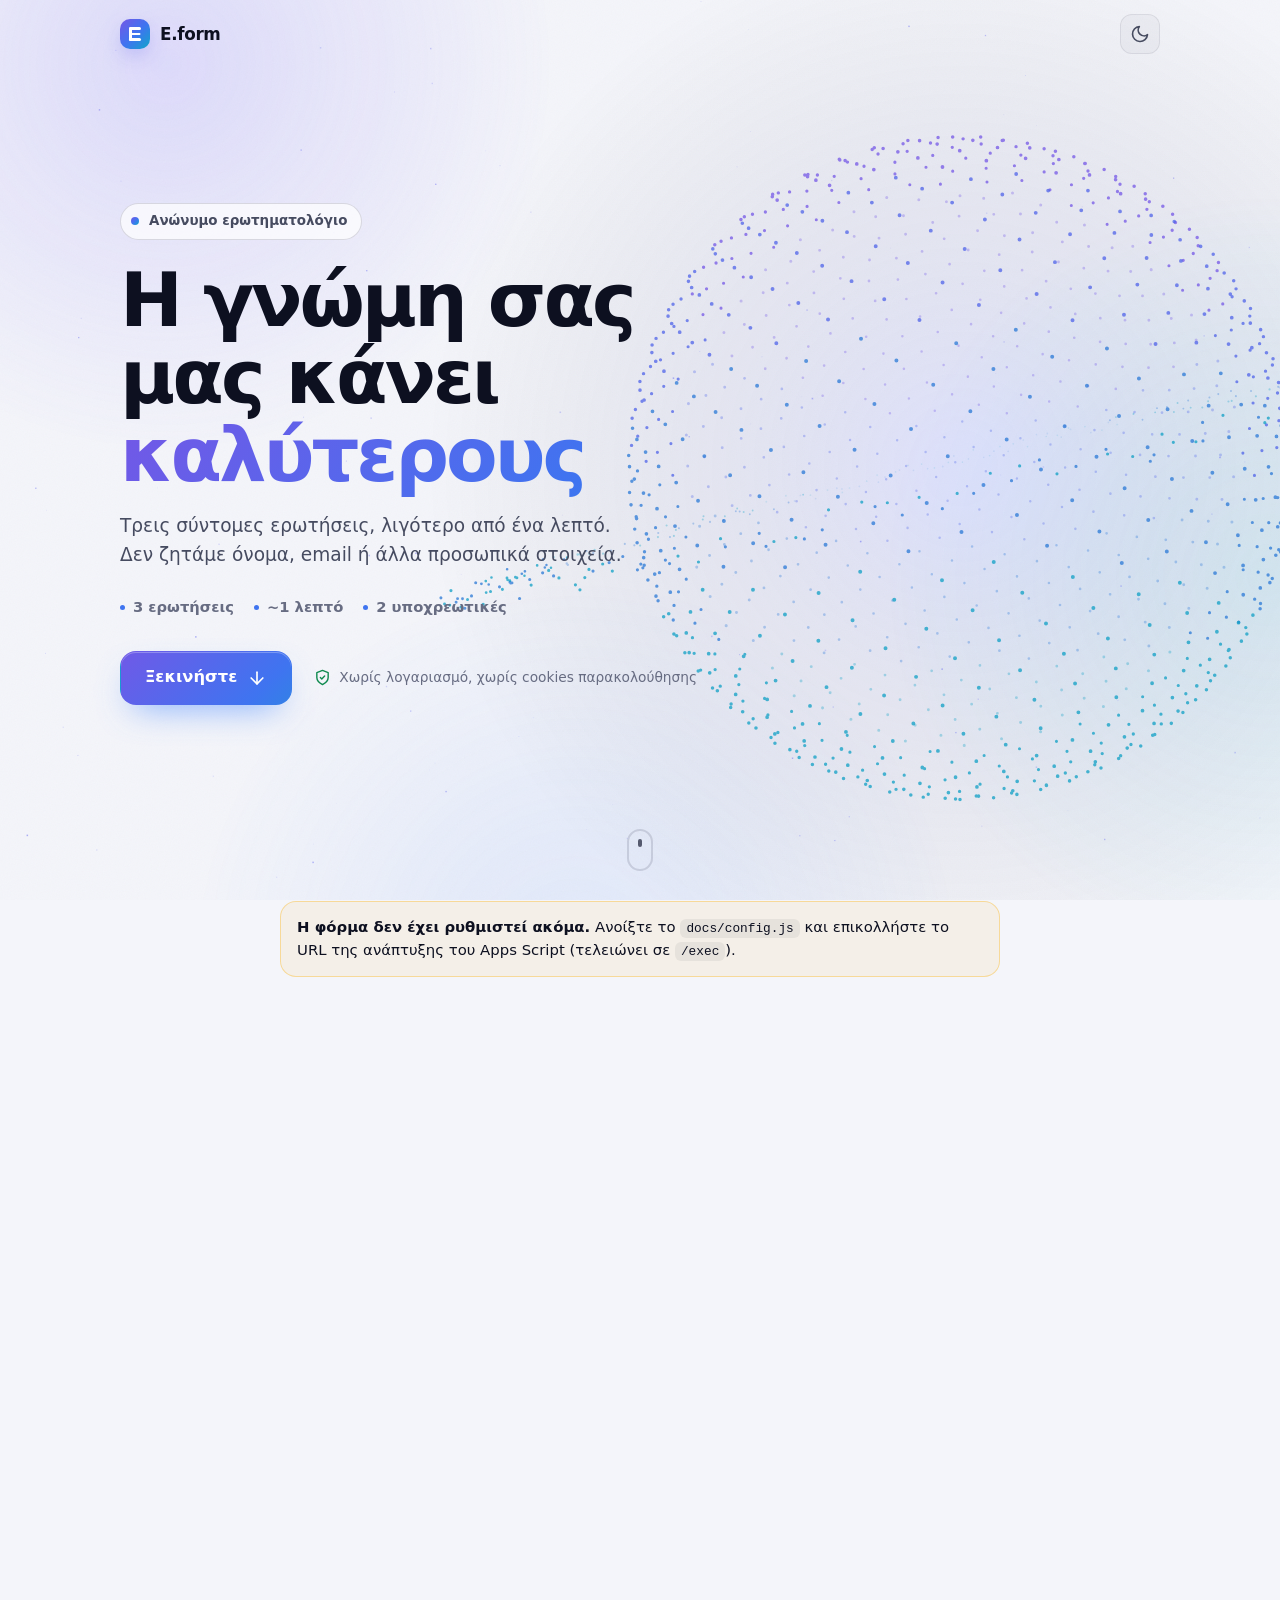
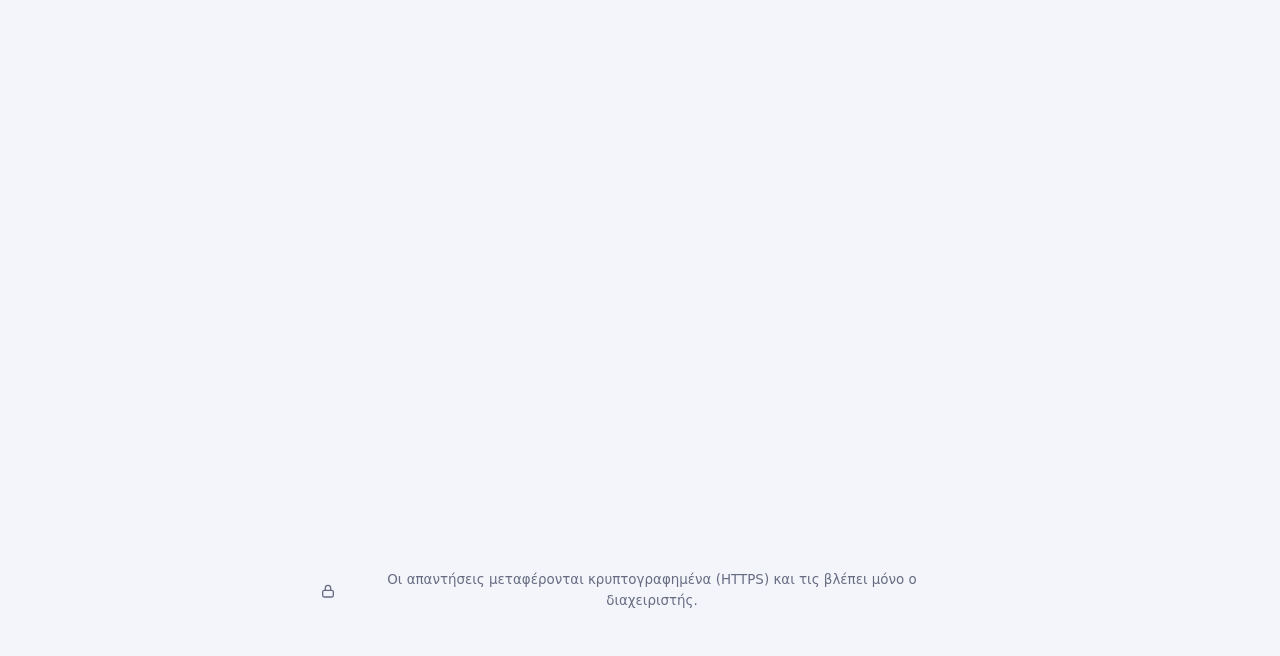
==== docs/index.html @ 5550d921 "Add survey form, results dashboard and Apps Script backend Static site for GitHub Pages (docs/) with" ====
<!doctype html>
<html lang="el" data-page="form">
<head>
  <meta charset="utf-8">
  <meta name="viewport" content="width=device-width, initial-scale=1, viewport-fit=cover">
  <!-- Ασφάλεια: η σελίδα φορτώνει ΜΟΝΟ δικά της αρχεία και μιλά ΜΟΝΟ με το Google Apps Script. -->
  <meta http-equiv="Content-Security-Policy" content="default-src 'none'; script-src 'self'; style-src 'self'; img-src 'self' data:; font-src 'self'; connect-src https://script.google.com https://script.googleusercontent.com; base-uri 'none'; form-action 'none'; object-src 'none'; manifest-src 'self'">
  <meta name="referrer" content="no-referrer">
  <meta name="color-scheme" content="dark light">
  <meta name="theme-color" content="#06070c">
  <meta name="description" content="Σύντομο, ανώνυμο ερωτηματολόγιο.">
  <title>Ερωτηματολόγιο</title>
  <link rel="icon" href="favicon.svg" type="image/svg+xml">
  <link rel="stylesheet" href="style.css">
  <script src="js/theme.js"></script>
  <script src="config.js" defer></script>
  <script src="js/common.js" defer></script>
  <script src="js/form.js" defer></script>
</head>
<body>
  <canvas id="scene" class="scene" aria-hidden="true"></canvas>
  <div class="aurora" aria-hidden="true"><span></span><span></span><span></span></div>
  <div class="grain" aria-hidden="true"></div>

  <a class="skip-link" href="#questions">Μετάβαση στις ερωτήσεις</a>

  <header class="topbar">
    <div class="topbar-inner">
      <a class="brand" href="./" aria-label="Αρχή σελίδας">
        <span class="brand-mark" aria-hidden="true"></span>
        <span class="brand-name" id="brand-name">E.form</span>
      </a>
      <div class="progress-wrap" aria-hidden="true">
        <div class="progress"><div class="progress-bar" id="progress-bar"></div></div>
        <span class="progress-text" id="progress-text">0/0</span>
      </div>
      <button class="icon-btn" id="theme-toggle" type="button" aria-label="Αλλαγή θέματος"></button>
    </div>
  </header>

  <main id="main">
    <section class="hero" id="hero" aria-labelledby="hero-title">
      <div class="hero-inner">
        <p class="eyebrow"><span class="eyebrow-dot" aria-hidden="true"></span><span id="hero-eyebrow">Ανώνυμο ερωτηματολόγιο</span></p>
        <h1 class="hero-title" id="hero-title">Ερωτηματολόγιο</h1>
        <p class="hero-subtitle" id="hero-subtitle"></p>
        <ul class="hero-meta" aria-label="Πληροφορίες">
          <li><span class="meta-dot" aria-hidden="true"></span><span id="meta-count">—</span></li>
          <li><span class="meta-dot" aria-hidden="true"></span><span id="meta-time">—</span></li>
          <li><span class="meta-dot" aria-hidden="true"></span><span id="meta-required">—</span></li>
        </ul>
        <div class="hero-actions">
          <button class="btn btn-primary btn-lg" id="start-btn" type="button">
            <span>Ξεκινήστε</span>
            <svg class="icon" viewBox="0 0 24 24" aria-hidden="true" focusable="false"><path d="M12 5v14"/><path d="M19 12l-7 7-7-7"/></svg>
          </button>
          <p class="hero-privacy">
            <svg class="icon" viewBox="0 0 24 24" aria-hidden="true" focusable="false"><path d="M12 22s8-4 8-10V5l-8-3-8 3v7c0 6 8 10 8 10z"/><path d="M9 12l2 2 4-4"/></svg>
            <span>Χωρίς λογαριασμό, χωρίς cookies παρακολούθησης</span>
          </p>
        </div>
      </div>
      <div class="scroll-cue" aria-hidden="true"><span></span></div>
    </section>

    <form id="survey" class="survey" novalidate>
      <div id="config-warning" class="notice notice-warn" role="note" hidden>
        <strong>Η φόρμα δεν έχει ρυθμιστεί ακόμα.</strong>
        Ανοίξτε το <code>docs/config.js</code> και επικολλήστε το URL της ανάπτυξης του Apps Script (τελειώνει σε <code>/exec</code>).
      </div>

      <fieldset id="survey-fields" class="survey-fields">
        <legend class="sr-only">Ερωτήσεις</legend>
        <div id="questions" class="questions" tabindex="-1"></div>

        <section class="q-shell submit-shell">
          <div class="submit-card glass reveal">
            <!-- Παγίδα για bots: οι άνθρωποι δεν τη βλέπουν, τα bots τη συμπληρώνουν. -->
            <div class="hp" aria-hidden="true">
              <label for="hp-website">Αφήστε αυτό το πεδίο κενό</label>
              <input id="hp-website" name="website" type="text" tabindex="-1" autocomplete="off">
            </div>

            <div class="submit-copy">
              <p class="submit-title">Έτοιμοι;</p>
              <p class="submit-text">Ελέγξτε τις απαντήσεις σας και πατήστε αποστολή. Δεν αποθηκεύουμε όνομα, email ή διεύθυνση IP.</p>
            </div>
            <button class="btn btn-primary btn-lg btn-submit" id="submit-btn" type="submit">
              <span class="spinner" aria-hidden="true"></span>
              <span id="submit-label">Αποστολή</span>
              <svg class="icon btn-arrow" viewBox="0 0 24 24" aria-hidden="true" focusable="false"><path d="M5 12h14"/><path d="M12 5l7 7-7 7"/></svg>
            </button>
            <div id="form-status" class="form-status" role="status" aria-live="polite"></div>
          </div>
        </section>
      </fieldset>
    </form>

    <section id="success" class="success" tabindex="-1" aria-labelledby="success-title" hidden>
      <div class="success-card glass">
        <div class="success-badge" aria-hidden="true">
          <svg viewBox="0 0 52 52"><circle class="success-ring" cx="26" cy="26" r="24"/><path class="success-check" d="M15 27l7 7 15-16"/></svg>
        </div>
        <h2 class="success-title" id="success-title">Ευχαριστούμε!</h2>
        <p class="success-text" id="success-text">Η απάντησή σας καταχωρήθηκε.</p>
        <button class="btn btn-ghost" id="again-btn" type="button">Υποβολή νέας απάντησης</button>
      </div>
    </section>
  </main>

  <footer class="footer">
    <p>
      <svg class="icon" viewBox="0 0 24 24" aria-hidden="true" focusable="false"><rect x="4" y="11" width="16" height="10" rx="2.5"/><path d="M8 11V7.5a4 4 0 0 1 8 0V11"/></svg>
      <span>Οι απαντήσεις μεταφέρονται κρυπτογραφημένα (HTTPS) και τις βλέπει μόνο ο διαχειριστής.</span>
    </p>
  </footer>

  <div id="toasts" class="toasts"></div>

  <noscript>
    <div class="notice notice-warn noscript">Για να συμπληρώσετε το ερωτηματολόγιο χρειάζεται να είναι ενεργοποιημένη η JavaScript.</div>
  </noscript>
</body>
</html>
---- docs/style.css ----
/* ═══════════════════════════════════════════════════════════════════════════
   E.form — κοινό στυλ (φόρμα + dashboard)
   ═══════════════════════════════════════════════════════════════════════════ */

/* ─── Tokens: σκούρο θέμα (προεπιλογή) ─────────────────────────────────── */
:root {
  color-scheme: dark;
  --font: system-ui, -apple-system, "Segoe UI", Roboto, "Noto Sans", "Helvetica Neue", Arial, sans-serif;
  --mono: ui-monospace, SFMono-Regular, Menlo, Consolas, monospace;

  --bg: #05060b;
  --glass: rgba(17, 20, 33, 0.62);
  --glass-strong: rgba(15, 18, 30, 0.88);
  --card: rgba(16, 18, 28, 0.86);
  --surface-2: rgba(255, 255, 255, 0.035);
  --surface-3: rgba(255, 255, 255, 0.075);
  --input-bg: rgba(5, 7, 14, 0.55);
  --table-head: #141724;
  --opt-checked-bg: #151a2f;
  --border: rgba(255, 255, 255, 0.08);
  --border-strong: rgba(255, 255, 255, 0.15);

  --text: #f3f4f8;
  --text-2: #b9bdcc;
  --muted: #8b90a6;
  --accent-text: #a5b4fc;

  --accent-1: #8b7cff;
  --accent-2: #4f8dff;
  --accent-3: #2ec5e6;
  --grad: linear-gradient(135deg, var(--accent-1) 0%, var(--accent-2) 52%, var(--accent-3) 100%);

  --danger: #ff7a7a;
  --success: #34d399;
  --warn: #fab219;
  --star: #ffc94d;
  --star-off: rgba(255, 255, 255, 0.16);

  /* Γραφήματα — validated: #3987e5 σε #11131c ≥ 3:1 */
  --chart-1: #3987e5;
  --chart-1-hover: #5598e7;
  --chart-1-soft: rgba(57, 135, 229, 0.13);
  --chart-grid: #232636;
  --chart-axis: #383b4c;
  --chart-surface: #11131c;
  --tooltip-bg: #1a1d2b;

  --shadow: 0 30px 80px -32px rgba(0, 0, 0, 0.8);
  --ring: 0 0 0 4px rgba(124, 140, 255, 0.16);
  --ease: cubic-bezier(0.2, 0.8, 0.2, 1);
  --spring: cubic-bezier(0.34, 1.56, 0.64, 1);
  --scroll-p: 0;
}

/* ─── Tokens: ανοιχτό θέμα ─────────────────────────────────────────────── */
:root[data-theme="light"] {
  color-scheme: light;
  --bg: #f4f5fa;
  --glass: rgba(255, 255, 255, 0.7);
  --glass-strong: rgba(255, 255, 255, 0.9);
  --card: rgba(255, 255, 255, 0.93);
  --surface-2: rgba(15, 20, 45, 0.028);
  --surface-3: rgba(15, 20, 45, 0.06);
  --input-bg: #ffffff;
  --table-head: #f6f7fb;
  --opt-checked-bg: #f3f5ff;
  --border: rgba(15, 20, 45, 0.08);
  --border-strong: rgba(15, 20, 45, 0.14);

  --text: #0d1020;
  --text-2: #464b60;
  --muted: #676c82;
  --accent-text: #4f46e5;

  --accent-1: #7457e6;
  --accent-2: #3f74f0;
  --accent-3: #0fa6c9;

  --danger: #c93434;
  --success: #0f8a4f;
  --warn: #b77400;
  --star: #f5a524;
  --star-off: rgba(15, 20, 45, 0.14);

  --chart-1: #2a78d6;
  --chart-1-hover: #256abf;
  --chart-1-soft: rgba(42, 120, 214, 0.1);
  --chart-grid: #e7e9f0;
  --chart-axis: #c8cbd8;
  --chart-surface: #ffffff;
  --tooltip-bg: #ffffff;

  --shadow: 0 24px 60px -30px rgba(30, 40, 90, 0.28);
}

/* ─── Βάση ─────────────────────────────────────────────────────────────── */
*, *::before, *::after { box-sizing: border-box; }
[hidden] { display: none !important; }

html {
  -webkit-text-size-adjust: 100%;
  text-size-adjust: 100%;
  scroll-behavior: smooth;
  scroll-padding-top: 90px;
}

body {
  margin: 0;
  min-height: 100vh;
  font-family: var(--font);
  font-size: 16px;
  line-height: 1.55;
  color: var(--text);
  background: var(--bg);
  overflow-x: hidden;
  -webkit-font-smoothing: antialiased;
  -moz-osx-font-smoothing: grayscale;
  text-rendering: optimizeLegibility;
}

h1, h2, h3, p { overflow-wrap: anywhere; }
button, input, textarea { font: inherit; color: inherit; }
button { -webkit-tap-highlight-color: transparent; }
code { font-family: var(--mono); font-size: 0.86em; padding: 2px 6px; border-radius: 6px; background: var(--surface-3); }
::selection { background: rgba(124, 140, 255, 0.35); }

:focus-visible { outline: 2px solid var(--accent-2); outline-offset: 3px; }

.sr-only {
  position: absolute !important; width: 1px; height: 1px; padding: 0; margin: -1px;
  overflow: hidden; clip: rect(0 0 0 0); white-space: nowrap; border: 0;
}

.skip-link {
  position: absolute; left: 12px; top: -80px; z-index: 300;
  padding: 10px 16px; border-radius: 12px; background: var(--grad); color: #fff;
  font-weight: 600; text-decoration: none; transition: top 0.2s;
}
.skip-link:focus { top: 12px; }

.icon {
  width: 20px; height: 20px; flex: none;
  fill: none; stroke: currentColor; stroke-width: 2; stroke-linecap: round; stroke-linejoin: round;
}
.icon .icon-fill { fill: currentColor; stroke: none; }

/* ─── Φόντο: 3D σκηνή, aurora, κόκκος ──────────────────────────────────── */
.scene {
  position: fixed; inset: 0; width: 100%; height: 100%;
  z-index: -1; pointer-events: none;
  opacity: calc(1 - var(--scroll-p) * 0.5);
}
.dash .scene { opacity: 1; }

.aurora { position: fixed; inset: 0; z-index: -3; overflow: hidden; pointer-events: none; }
.aurora span {
  position: absolute; width: 70vmax; height: 70vmax; border-radius: 50%;
  opacity: 0.55; will-change: transform;
}
.aurora span:nth-child(1) {
  top: -30vmax; left: -22vmax;
  background: radial-gradient(circle, rgba(124, 108, 255, 0.42), transparent 62%);
  animation: drift-a 28s ease-in-out infinite alternate;
}
.aurora span:nth-child(2) {
  top: 10vmax; right: -34vmax;
  background: radial-gradient(circle, rgba(46, 197, 230, 0.26), transparent 62%);
  animation: drift-b 34s ease-in-out infinite alternate;
}
.aurora span:nth-child(3) {
  bottom: -40vmax; left: 10vmax;
  background: radial-gradient(circle, rgba(79, 141, 255, 0.28), transparent 62%);
  animation: drift-c 40s ease-in-out infinite alternate;
}
:root[data-theme="light"] .aurora span { opacity: 0.45; }

.grain {
  position: fixed; inset: 0; z-index: -2; pointer-events: none; opacity: 0.05;
  background-image: url("data:image/svg+xml,%3Csvg xmlns='http://www.w3.org/2000/svg' width='180' height='180'%3E%3Cfilter id='n'%3E%3CfeTurbulence type='fractalNoise' baseFrequency='.85' numOctaves='2' stitchTiles='stitch'/%3E%3C/filter%3E%3Crect width='100%25' height='100%25' filter='url(%23n)'/%3E%3C/svg%3E");
}
:root[data-theme="light"] .grain { opacity: 0.035; }

/* ─── Κοινά στοιχεία ───────────────────────────────────────────────────── */
.glass {
  background: var(--glass);
  border: 1px solid var(--border);
  box-shadow: var(--shadow);
  -webkit-backdrop-filter: blur(18px) saturate(150%);
  backdrop-filter: blur(18px) saturate(150%);
}

.gradient-text {
  background: var(--grad);
  background-size: 200% 100%;
  -webkit-background-clip: text;
  background-clip: text;
  color: transparent;
  animation: shimmer 8s ease-in-out infinite alternate;
}

.btn {
  position: relative; isolation: isolate; overflow: hidden;
  display: inline-flex; align-items: center; justify-content: center; gap: 10px;
  padding: 12px 18px; border: 1px solid transparent; border-radius: 14px;
  font-weight: 650; font-size: 0.98rem; line-height: 1; text-decoration: none;
  color: var(--text); cursor: pointer; user-select: none;
  transition: transform 0.25s var(--ease), box-shadow 0.3s, background-position 0.6s var(--ease), border-color 0.25s, background-color 0.25s, opacity 0.2s;
}
.btn:active:not(:disabled) { transform: translateY(0) scale(0.98); }
.btn:disabled { cursor: not-allowed; opacity: 0.72; }
.btn-primary {
  color: #fff;
  background: var(--grad);
  background-size: 170% 170%;
  background-position: 0% 50%;
  box-shadow: 0 14px 34px -14px rgba(79, 141, 255, 0.8), inset 0 1px 0 rgba(255, 255, 255, 0.28);
}
.btn-primary::after {
  content: ""; position: absolute; inset: 0; z-index: -1;
  background: linear-gradient(115deg, transparent 30%, rgba(255, 255, 255, 0.35) 50%, transparent 70%);
  transform: translateX(-120%); transition: transform 0.8s var(--ease);
}
.btn-primary:hover:not(:disabled) {
  transform: translateY(-2px);
  background-position: 100% 50%;
  box-shadow: 0 20px 44px -16px rgba(79, 141, 255, 0.95), inset 0 1px 0 rgba(255, 255, 255, 0.28);
}
.btn-primary:hover:not(:disabled)::after { transform: translateX(120%); }
.btn-ghost { background: var(--surface-2); border-color: var(--border-strong); }
.btn-ghost:hover:not(:disabled) { background: var(--surface-3); transform: translateY(-1px); }
.btn-lg { padding: 16px 24px; font-size: 1.02rem; border-radius: 16px; }
.btn-sm { padding: 9px 13px; font-size: 0.88rem; border-radius: 12px; }
.btn-sm .icon { width: 17px; height: 17px; }
.btn-block { width: 100%; }

.spinner {
  display: none; width: 18px; height: 18px; border-radius: 50%;
  border: 2px solid rgba(255, 255, 255, 0.35); border-top-color: #fff;
  animation: spin 0.8s linear infinite;
}
.is-loading .spinner { display: inline-block; }
.is-loading .btn-arrow { display: none; }

.icon-btn {
  display: inline-grid; place-items: center; width: 40px; height: 40px; padding: 0;
  border-radius: 12px; border: 1px solid var(--border); background: var(--surface-2);
  color: var(--text-2); cursor: pointer;
  transition: color 0.2s, border-color 0.2s, background-color 0.2s, transform 0.25s var(--ease);
}
.icon-btn:hover:not(:disabled) { color: var(--text); border-color: var(--border-strong); background: var(--surface-3); transform: translateY(-1px); }
.icon-btn:disabled { opacity: 0.45; cursor: not-allowed; }
.icon-btn.sm { width: 34px; height: 34px; border-radius: 10px; }
.icon-btn.sm .icon { width: 18px; height: 18px; }
.is-spinning .icon { animation: spin 0.8s linear infinite; }

.notice {
  margin: 0 0 22px; padding: 14px 16px; border-radius: 16px;
  border: 1px solid var(--border-strong); background: var(--surface-2); font-size: 0.93rem;
}
.notice-warn { background: rgba(250, 178, 25, 0.08); border-color: rgba(250, 178, 25, 0.38); }
.noscript { position: fixed; left: 16px; right: 16px; bottom: 16px; z-index: 400; background: var(--glass-strong); }

.field-input {
  display: block; width: 100%; min-height: 52px;
  padding: 14px 16px; border-radius: 16px;
  border: 1px solid var(--border-strong); background: var(--input-bg);
  font-size: 1rem; line-height: 1.55; color: var(--text);
  transition: border-color 0.2s, box-shadow 0.25s, background-color 0.2s;
}
textarea.field-input { min-height: 132px; resize: none; }
.field-input::placeholder { color: var(--muted); opacity: 0.85; }
.field-input:hover { border-color: rgba(124, 140, 255, 0.4); }
.field-input:focus { outline: none; border-color: var(--accent-2); box-shadow: var(--ring); }
.field-input[aria-invalid="true"] { border-color: var(--danger); }

/* ─── Μπάρα κορυφής ────────────────────────────────────────────────────── */
.topbar {
  position: sticky; top: 0; z-index: 50;
  border-bottom: 1px solid transparent;
  transition: background-color 0.35s, border-color 0.35s, -webkit-backdrop-filter 0.35s, backdrop-filter 0.35s;
}
.is-scrolled .topbar, .topbar.is-solid {
  background: var(--glass-strong);
  border-bottom-color: var(--border);
  -webkit-backdrop-filter: blur(16px) saturate(150%);
  backdrop-filter: blur(16px) saturate(150%);
}
.topbar-inner {
  max-width: 1080px; margin: 0 auto; padding: 14px 20px;
  padding-left: max(20px, env(safe-area-inset-left)); padding-right: max(20px, env(safe-area-inset-right));
  display: flex; align-items: center; gap: 16px;
}
.topbar-inner.wide { max-width: 1240px; }

.brand { display: inline-flex; align-items: center; gap: 10px; color: var(--text); text-decoration: none; font-weight: 800; letter-spacing: -0.02em; }
.brand-mark {
  position: relative; width: 30px; height: 30px; border-radius: 10px; flex: none;
  background: var(--grad); box-shadow: 0 8px 22px -8px rgba(99, 102, 241, 0.9);
}
.brand-mark::before, .brand-mark::after { content: ""; position: absolute; left: 9px; background: #fff; border-radius: 2px; }
.brand-mark::before { top: 8px; width: 12px; height: 3px; box-shadow: 0 5.5px 0 -0.5px #fff, 0 11px 0 #fff; }
.brand-mark::after { top: 8px; width: 3px; height: 14px; }
.brand-name { font-size: 1.05rem; }
.brand-tag {
  margin-left: 6px; padding: 3px 8px; border-radius: 99px; vertical-align: 2px;
  font-size: 0.72rem; font-weight: 650; letter-spacing: 0; color: var(--text-2); background: var(--surface-3);
}

.progress-wrap {
  flex: 1; max-width: 340px; margin-left: auto;
  display: flex; align-items: center; gap: 12px;
  opacity: 0; transform: translateY(-6px); transition: opacity 0.4s, transform 0.4s var(--ease);
}
.is-scrolled .progress-wrap { opacity: 1; transform: none; }
.is-submitted .progress-wrap { opacity: 0; }
.progress { flex: 1; height: 6px; border-radius: 99px; background: var(--surface-3); overflow: hidden; }
.progress-bar {
  height: 100%; width: 100%; border-radius: inherit; background: var(--grad);
  transform-origin: left; transform: scaleX(var(--progress, 0)); transition: transform 0.6s var(--ease);
}
.progress-text { font-size: 0.8rem; font-weight: 650; color: var(--text-2); font-variant-numeric: tabular-nums; min-width: 2.6em; text-align: right; }

/* ─── Hero με 3D scroll ─────────────────────────────────────────────────── */
.hero {
  position: relative;
  min-height: calc(100vh - 68px); min-height: calc(100svh - 68px);
  max-width: 1080px; margin: 0 auto;
  padding: 48px 20px 110px;
  display: grid; align-items: center;
}
.hero-inner {
  max-width: 600px;
  transform-origin: 50% 100%;
  transform: perspective(1200px) translate3d(0, calc(var(--scroll-p) * -70px), calc(var(--scroll-p) * -240px)) rotateX(calc(var(--scroll-p) * 24deg));
  opacity: calc(1 - var(--scroll-p) * 1.3);
  will-change: transform, opacity;
}
.hero-inner > * { animation: rise 1s var(--ease) backwards; }
.hero-inner > :nth-child(2) { animation-delay: 0.08s; }
.hero-inner > :nth-child(3) { animation-delay: 0.16s; }
.hero-inner > :nth-child(4) { animation-delay: 0.24s; }
.hero-inner > :nth-child(5) { animation-delay: 0.32s; }

.eyebrow {
  display: inline-flex; align-items: center; gap: 10px; margin: 0 0 22px;
  padding: 7px 14px 7px 10px; border-radius: 99px;
  border: 1px solid var(--border-strong); background: var(--glass);
  -webkit-backdrop-filter: blur(10px); backdrop-filter: blur(10px);
  font-size: 0.84rem; font-weight: 600; color: var(--text-2);
}
.eyebrow-dot { position: relative; width: 8px; height: 8px; border-radius: 50%; background: var(--grad); }
.eyebrow-dot::after { content: ""; position: absolute; inset: -4px; border-radius: 50%; border: 2px solid var(--accent-2); opacity: 0; animation: ping 2.4s var(--ease) infinite; }

.hero-title {
  margin: 0 0 18px; font-size: clamp(2.5rem, 6.4vw, 4.7rem); line-height: 1.03;
  font-weight: 820; letter-spacing: -0.04em;
}
.hero-subtitle { margin: 0 0 26px; max-width: 520px; font-size: clamp(1.02rem, 1.8vw, 1.16rem); color: var(--text-2); }
.hero-meta { display: flex; flex-wrap: wrap; gap: 8px 20px; margin: 0 0 32px; padding: 0; list-style: none; color: var(--muted); font-size: 0.92rem; font-weight: 550; }
.hero-meta li { display: inline-flex; align-items: center; gap: 8px; }
.meta-dot { width: 5px; height: 5px; border-radius: 50%; background: var(--accent-2); }
.hero-actions { display: flex; flex-wrap: wrap; align-items: center; gap: 16px 22px; }
.hero-actions .btn .icon { animation: nudge 2.2s var(--ease) infinite; }
.hero-privacy { display: inline-flex; align-items: center; gap: 8px; margin: 0; color: var(--muted); font-size: 0.86rem; }
.hero-privacy .icon { width: 17px; height: 17px; color: var(--success); }

.scroll-cue {
  position: absolute; left: 50%; bottom: 30px; width: 26px; height: 42px;
  margin-left: -13px; border: 2px solid var(--border-strong); border-radius: 14px;
  opacity: calc(0.9 - var(--scroll-p) * 3);
}
.scroll-cue span { position: absolute; left: 50%; top: 8px; width: 4px; height: 8px; margin-left: -2px; border-radius: 2px; background: var(--text-2); animation: cue 1.8s var(--ease) infinite; }

/* ─── Φόρμα & κάρτες ερωτήσεων ─────────────────────────────────────────── */
.survey { max-width: 760px; margin: 0 auto; padding: 0 20px 60px; }
.survey-fields { margin: 0; padding: 0; border: 0; min-width: 0; }
.survey-fields:disabled .q-card { opacity: 0.75; }
.questions { display: grid; gap: 30px; outline: none; }

/* Εξωτερικό «κέλυφος»: 3D κλίση ανάλογα με τη θέση στην οθόνη (scroll drum).
   Χωρίς opacity εδώ: θα «έσβηνε» το blur του γυαλιού (backdrop-filter) των καρτών. */
.q-shell {
  position: relative;
  transform: perspective(1300px) translateZ(var(--tz, 0px)) rotateX(var(--rx, 0deg));
  will-change: transform;
}
.submit-shell { margin-top: 30px; }

/* Εμφάνιση με 3D «σήκωμα». */
.js .reveal {
  opacity: 0;
  transform: translateY(56px) rotateX(-22deg) scale(0.95);
  transform-origin: 50% 0;
  transition: opacity 0.9s var(--ease), transform 1.1s var(--ease), border-color 0.3s, box-shadow 0.3s;
  transition-delay: var(--delay, 0ms);
}
.js .reveal.is-visible { opacity: 1; transform: none; }

.q-card { position: relative; overflow: hidden; padding: 26px 26px 22px; border-radius: 26px; }
.q-glow {
  position: absolute; top: -140px; right: -120px; width: 320px; height: 320px; border-radius: 50%;
  background: radial-gradient(circle, rgba(124, 140, 255, 0.22), transparent 65%);
  opacity: 0; transition: opacity 0.6s; pointer-events: none;
}
.q-shell.is-answered .q-glow { opacity: 1; }
.q-shell:focus-within .q-card { border-color: rgba(124, 140, 255, 0.45); box-shadow: var(--shadow), var(--ring); }
.q-shell.has-error .q-card { border-color: rgba(255, 122, 122, 0.55); box-shadow: var(--shadow), 0 0 0 4px rgba(255, 122, 122, 0.1); }
.shake > .q-card, .login-card.shake { animation: shake 0.5s var(--ease); }

.q-head { display: grid; grid-template-columns: auto 1fr auto; gap: 14px; align-items: start; margin-bottom: 20px; }
.q-num {
  display: grid; place-items: center; width: 40px; height: 40px; border-radius: 13px;
  border: 1px solid var(--border); background: var(--surface-3); color: var(--text-2);
  font-size: 0.8rem; font-weight: 750; letter-spacing: 0.04em; font-variant-numeric: tabular-nums;
  transition: background 0.4s, color 0.4s, box-shadow 0.4s, border-color 0.4s;
}
.q-shell.is-answered .q-num { background: var(--grad); border-color: transparent; color: #fff; box-shadow: 0 8px 22px -10px rgba(79, 141, 255, 0.9); }
.q-label { margin: 5px 0 4px; font-size: clamp(1.12rem, 2.4vw, 1.34rem); font-weight: 720; line-height: 1.3; letter-spacing: -0.015em; }
.q-help { margin: 0; color: var(--muted); font-size: 0.93rem; }
.q-badge {
  margin-top: 8px; padding: 5px 10px; border-radius: 99px; white-space: nowrap;
  border: 1px solid var(--border); color: var(--muted); font-size: 0.72rem; font-weight: 650;
}
.q-badge.is-required { color: var(--accent-text); border-color: rgba(124, 140, 255, 0.35); background: rgba(124, 140, 255, 0.08); }
.q-note { margin: 10px 0 0; color: var(--muted); font-size: 0.85rem; }

.q-error { display: none; align-items: center; gap: 8px; margin: 14px 0 0; color: var(--danger); font-size: 0.9rem; font-weight: 550; }
.q-error .icon { width: 18px; height: 18px; }
.has-error .q-error { display: flex; animation: rise 0.4s var(--ease) backwards; }

/* Επιλογές */
.options { display: grid; gap: 10px; }
.options.is-grid { grid-template-columns: repeat(auto-fit, minmax(230px, 1fr)); }
.opt { position: relative; display: block; cursor: pointer; }
.opt-input, .rate-input { position: absolute; width: 1px; height: 1px; opacity: 0; pointer-events: none; }
.opt-box {
  display: flex; align-items: center; gap: 14px; min-height: 58px; padding: 12px 14px;
  border-radius: 16px; border: 1.5px solid var(--border-strong); background: var(--surface-2);
  transition: border-color 0.25s, background-color 0.25s, transform 0.3s var(--ease), box-shadow 0.3s;
}
.opt:hover .opt-box { border-color: rgba(124, 140, 255, 0.5); transform: translateY(-2px); }
.opt-input:checked + .opt-box {
  border-color: transparent;
  background: linear-gradient(var(--opt-checked-bg), var(--opt-checked-bg)) padding-box, var(--grad) border-box;
  box-shadow: 0 14px 34px -18px rgba(79, 141, 255, 0.85);
}
.opt-input:focus-visible + .opt-box { outline: 2px solid var(--accent-2); outline-offset: 3px; }
.opt-key {
  display: grid; place-items: center; width: 32px; height: 32px; border-radius: 10px; flex: none;
  border: 1px solid var(--border); background: var(--surface-3); color: var(--text-2);
  font-size: 0.82rem; font-weight: 750; transition: background 0.3s, color 0.3s, border-color 0.3s;
}
.opt-input:checked + .opt-box .opt-key { background: var(--grad); border-color: transparent; color: #fff; }
.opt-text { flex: 1; font-weight: 550; line-height: 1.35; }
.opt-check {
  display: grid; place-items: center; width: 24px; height: 24px; border-radius: 50%; flex: none;
  background: var(--grad); color: #fff; transform: scale(0); transition: transform 0.4s var(--spring);
}
.opt-check .icon { width: 14px; height: 14px; stroke-width: 3.2; }
.opt-input:checked + .opt-box .opt-check { transform: scale(1); }
.opt-input[type="checkbox"] + .opt-box .opt-check { border-radius: 8px; }

/* Βαθμολογία */
.rating { display: flex; flex-wrap: wrap; gap: 10px; }
.rate { position: relative; display: grid; place-items: center; cursor: pointer; transition: transform 0.3s var(--spring); }
.rate:has(.rate-input:focus-visible) { outline: 2px solid var(--accent-2); outline-offset: 3px; border-radius: 16px; }
.is-stars .rate {
  width: 58px; height: 58px; border-radius: 17px;
  border: 1.5px solid var(--border-strong); background: var(--surface-2);
  transition: border-color 0.25s, background-color 0.25s, transform 0.3s var(--spring);
}
.rate-star { width: 30px; height: 30px; color: var(--star-off); transition: transform 0.35s var(--spring), color 0.2s, filter 0.3s; }
.is-stars .rate:hover { transform: translateY(-3px); }
.is-stars .rate:hover .rate-star { transform: scale(1.15) rotate(-8deg); }
.is-stars .rate.is-lit { border-color: rgba(255, 190, 60, 0.45); background: rgba(255, 190, 60, 0.08); }
.is-stars .rate.is-lit .rate-star { color: var(--star); filter: drop-shadow(0 4px 12px rgba(255, 180, 40, 0.45)); transform: scale(1.08); }
.is-stars .rate.is-lit.is-preview .rate-star { filter: none; }
.is-scale .rate {
  min-width: 46px; height: 46px; padding: 0 10px; border-radius: 13px;
  border: 1.5px solid var(--border-strong); background: var(--surface-2);
  font-weight: 750; font-variant-numeric: tabular-nums; transition: background 0.25s, border-color 0.25s, color 0.25s, transform 0.3s var(--spring);
}
.is-scale .rate:hover { transform: translateY(-2px); border-color: rgba(124, 140, 255, 0.5); }
.is-scale .rate.is-lit { background: var(--grad); border-color: transparent; color: #fff; }
.rating-ends { display: flex; justify-content: space-between; max-width: 620px; margin-top: 8px; color: var(--muted); font-size: 0.8rem; }
.rating-caption { min-height: 1.5em; margin: 14px 0 0; color: var(--muted); font-size: 0.92rem; transition: color 0.2s; }
.rating-caption.is-set { color: var(--text-2); font-weight: 650; }

/* Κείμενο */
.field-meta { display: flex; justify-content: space-between; gap: 12px; margin-top: 8px; color: var(--muted); font-size: 0.8rem; }
.field-counter { font-variant-numeric: tabular-nums; transition: color 0.2s; }
.field-counter.is-near { color: var(--warn); font-weight: 650; }

/* Αποστολή */
.submit-card { display: grid; grid-template-columns: 1fr auto; align-items: center; gap: 18px 24px; padding: 26px; border-radius: 26px; }
.submit-title { margin: 0; font-size: 1.3rem; font-weight: 800; letter-spacing: -0.02em; }
.submit-text { margin: 4px 0 0; color: var(--muted); font-size: 0.92rem; }
.is-complete .btn-submit:not(:disabled) { animation: glow 2.6s ease-in-out infinite; }
.btn-arrow { transition: transform 0.3s var(--ease); }
.btn-submit:hover .btn-arrow { transform: translateX(4px); }
.form-status { display: none; grid-column: 1 / -1; align-items: center; gap: 8px; font-size: 0.92rem; font-weight: 550; }
.form-status.is-error, .form-status.is-info { display: flex; }
.form-status.is-error { color: var(--danger); }
.form-status .icon { width: 18px; height: 18px; }
.hp { position: absolute; left: -10000px; top: auto; width: 1px; height: 1px; overflow: hidden; }

/* Επιτυχία */
.success { max-width: 640px; margin: 0 auto; padding: 8vh 20px 90px; outline: none; }
.success-card {
  padding: 46px 30px 36px; border-radius: 30px; text-align: center;
  opacity: 0; transform: perspective(1000px) rotateX(18deg) translateY(40px) scale(0.94);
  transition: opacity 0.8s var(--ease), transform 1.1s var(--ease);
}
.success.is-in .success-card { opacity: 1; transform: none; }
.success-badge { display: inline-grid; place-items: center; width: 108px; height: 108px; border-radius: 50%; background: radial-gradient(circle, rgba(52, 211, 153, 0.18), transparent 70%); }
.success-badge svg { width: 92px; height: 92px; fill: none; stroke: var(--success); stroke-width: 3; stroke-linecap: round; stroke-linejoin: round; }
.success-ring { stroke-dasharray: 151; stroke-dashoffset: 151; opacity: 0.5; }
.success-check { stroke-width: 4; stroke-dasharray: 36; stroke-dashoffset: 36; }
.success.is-in .success-ring { animation: draw 0.9s 0.2s var(--ease) forwards; }
.success.is-in .success-check { animation: draw 0.6s 0.75s var(--ease) forwards; }
.success-title { margin: 14px 0 8px; font-size: clamp(2.2rem, 6vw, 3.2rem); font-weight: 820; letter-spacing: -0.04em; }
.success-title { background: var(--grad); -webkit-background-clip: text; background-clip: text; color: transparent; }
.success-text { max-width: 430px; margin: 0 auto 28px; color: var(--text-2); font-size: 1.04rem; }

/* Υποσέλιδο */
.footer { padding: 24px 20px 44px; text-align: center; color: var(--muted); font-size: 0.84rem; }
.footer p { display: inline-flex; align-items: center; gap: 8px; margin: 0; max-width: 640px; }
.footer .icon { width: 16px; height: 16px; }

/* Ειδοποιήσεις */
.toasts {
  position: fixed; z-index: 120; left: 50%; bottom: max(20px, env(safe-area-inset-bottom));
  display: grid; gap: 10px; width: min(92vw, 440px); transform: translateX(-50%); pointer-events: none;
}
.toast {
  display: flex; align-items: flex-start; gap: 12px; padding: 12px 10px 12px 14px;
  border-radius: 16px; border: 1px solid var(--border-strong); background: var(--glass-strong);
  -webkit-backdrop-filter: blur(16px); backdrop-filter: blur(16px); box-shadow: var(--shadow);
  pointer-events: auto; opacity: 0; transform: translateY(18px) scale(0.96);
  transition: opacity 0.35s var(--ease), transform 0.45s var(--ease);
}
.toast.is-in { opacity: 1; transform: none; }
.toast-icon { display: grid; place-items: center; width: 28px; height: 28px; border-radius: 9px; flex: none; background: rgba(79, 141, 255, 0.15); color: var(--accent-text); }
.toast-icon .icon { width: 16px; height: 16px; }
.toast-error .toast-icon { background: rgba(255, 122, 122, 0.14); color: var(--danger); }
.toast-success .toast-icon { background: rgba(52, 211, 153, 0.14); color: var(--success); }
.toast-msg { flex: 1; padding-top: 3px; font-size: 0.92rem; line-height: 1.45; }
.toast-close { display: grid; place-items: center; padding: 5px; border: 0; border-radius: 8px; background: none; color: var(--muted); cursor: pointer; }
.toast-close:hover { color: var(--text); background: var(--surface-3); }
.toast-close .icon { width: 16px; height: 16px; }

.confetti { position: fixed; inset: 0; width: 100%; height: 100%; z-index: 110; pointer-events: none; }

/* ─── Dashboard: σύνδεση ───────────────────────────────────────────────── */
[data-tilt] {
  transform: perspective(900px) rotateX(var(--tilt-x, 0deg)) rotateY(var(--tilt-y, 0deg));
  transition: transform 0.35s var(--ease), opacity 0.3s, box-shadow 0.3s;
}
.kpi-glare {
  position: absolute; inset: 0; border-radius: inherit; pointer-events: none; opacity: 0; transition: opacity 0.35s;
  background: radial-gradient(circle at var(--glare-x, 50%) var(--glare-y, 0%), rgba(255, 255, 255, 0.11), transparent 55%);
}
[data-tilt]:hover .kpi-glare { opacity: 1; }

.login { min-height: 100vh; min-height: 100svh; display: grid; place-items: center; padding: 24px 18px; }
.login-card { position: relative; width: min(100%, 450px); padding: 38px 30px 26px; border-radius: 30px; animation: pop-in 1s var(--ease) backwards; }
.login-lock {
  display: grid; place-items: center; width: 64px; height: 64px; margin-bottom: 20px; border-radius: 20px;
  background: var(--grad); color: #fff; box-shadow: 0 18px 40px -16px rgba(79, 141, 255, 0.95);
  animation: float 5s ease-in-out infinite;
}
.login-lock .icon { width: 28px; height: 28px; }
.login-title { margin: 0 0 6px; font-size: 1.65rem; font-weight: 820; letter-spacing: -0.03em; }
.login-sub { margin: 0 0 24px; color: var(--text-2); font-size: 0.95rem; }
.field-label { display: block; margin-bottom: 8px; color: var(--text-2); font-size: 0.88rem; font-weight: 650; }
.key-field { position: relative; }
.key-field .field-input { padding-right: 54px; font-family: var(--mono); letter-spacing: 0.05em; }
.key-toggle { position: absolute; top: 50%; right: 9px; transform: translateY(-50%); }
.key-toggle:hover:not(:disabled) { transform: translateY(-50%); }
.login-error { display: flex; align-items: flex-start; gap: 8px; margin: 12px 0 0; color: var(--danger); font-size: 0.9rem; font-weight: 550; }
.login-error .icon { width: 18px; height: 18px; margin-top: 1px; }
.login-form .btn { margin-top: 18px; }
.login-foot { display: flex; gap: 10px; margin: 22px 0 0; color: var(--muted); font-size: 0.8rem; line-height: 1.5; }
.login-foot .icon { width: 16px; height: 16px; margin-top: 2px; color: var(--success); }

/* ─── Dashboard: εφαρμογή ──────────────────────────────────────────────── */
.app { animation: fade-in 0.6s var(--ease) backwards; }
.updated { margin: 0 auto 0 8px; color: var(--muted); font-size: 0.84rem; font-variant-numeric: tabular-nums; white-space: nowrap; overflow: hidden; text-overflow: ellipsis; }
.toolbar { display: flex; align-items: center; gap: 8px; margin-left: auto; }
.live-btn { display: inline-flex; gap: 8px; width: auto; padding: 0 13px; font-size: 0.82rem; font-weight: 700; }
.live-dot { width: 8px; height: 8px; border-radius: 50%; background: var(--muted); }
.live-btn.is-on { color: var(--text); border-color: rgba(52, 211, 153, 0.45); background: rgba(52, 211, 153, 0.08); }
.live-btn.is-on .live-dot { background: var(--success); animation: pulse 1.8s infinite; }

.dash-main { display: grid; gap: 20px; max-width: 1240px; margin: 0 auto; padding: 30px 20px 30px; }
.dash-head { display: flex; flex-wrap: wrap; align-items: flex-end; justify-content: space-between; gap: 16px; margin-bottom: 4px; animation: rise 0.8s var(--ease) backwards; }
.dash-title { margin: 0; font-size: clamp(1.8rem, 3.6vw, 2.4rem); font-weight: 820; letter-spacing: -0.035em; }
.dash-sub { margin: 4px 0 0; color: var(--muted); font-size: 0.95rem; }

.segmented {
  position: relative; display: grid; grid-auto-flow: column; grid-auto-columns: 1fr; padding: 4px;
  border-radius: 14px; border: 1px solid var(--border); background: var(--glass);
  -webkit-backdrop-filter: blur(14px); backdrop-filter: blur(14px);
}
.segmented button {
  position: relative; z-index: 1; padding: 9px 14px; border: 0; border-radius: 10px; background: none;
  color: var(--text-2); font-size: 0.88rem; font-weight: 650; white-space: nowrap; cursor: pointer; transition: color 0.25s;
}
.segmented button:hover, .segmented button[aria-pressed="true"] { color: var(--text); }
.seg-thumb {
  position: absolute; z-index: 0; top: 4px; bottom: 4px; left: 4px; width: calc((100% - 8px) / 4);
  border-radius: 10px; border: 1px solid var(--border-strong); background: var(--surface-3);
  box-shadow: 0 6px 18px -10px rgba(0, 0, 0, 0.6);
  transform: translateX(calc(var(--seg-index, 0) * 100%)); transition: transform 0.45s var(--ease);
}

.kpis { display: grid; grid-template-columns: 1.35fr 1fr 1fr 1fr; gap: 16px; }
.kpi { position: relative; display: flex; flex-direction: column; min-height: 156px; padding: 20px; border-radius: 22px; animation: rise 0.8s var(--ease) backwards; }
.kpi:nth-child(2) { animation-delay: 0.06s; }
.kpi:nth-child(3) { animation-delay: 0.12s; }
.kpi:nth-child(4) { animation-delay: 0.18s; }
.kpi-head { display: flex; align-items: center; gap: 10px; }
.kpi-icon { display: grid; place-items: center; width: 34px; height: 34px; border-radius: 11px; background: rgba(124, 140, 255, 0.12); color: var(--accent-text); }
.kpi-icon .icon { width: 18px; height: 18px; }
.kpi-label { margin: 0; color: var(--text-2); font-size: 0.86rem; font-weight: 650; }
.kpi-body { display: flex; align-items: baseline; gap: 6px; margin-top: auto; padding-top: 16px; }
.kpi-value { margin: 0; font-size: 2.1rem; font-weight: 780; line-height: 1.05; letter-spacing: -0.035em; }
.kpi-value.is-compact { font-size: 1.4rem; letter-spacing: -0.02em; }
.kpi-hero .kpi-value { font-size: clamp(3rem, 5vw, 3.7rem); }
.kpi-suffix { color: var(--muted); font-weight: 650; }
.kpi-sub { margin: 6px 0 0; color: var(--muted); font-size: 0.82rem; }

.card { position: relative; min-width: 0; padding: 22px; border-radius: 24px; background: var(--card); }
.card-head { display: flex; flex-wrap: wrap; align-items: flex-start; justify-content: space-between; gap: 12px 16px; margin-bottom: 14px; }
.card-head-main { display: flex; align-items: flex-start; gap: 12px; min-width: 0; }
.card-head-main > div { min-width: 0; }
.q-num.small { width: 32px; height: 32px; border-radius: 10px; flex: none; font-size: 0.74rem; }
.card-title { display: flex; align-items: center; gap: 8px; margin: 0; font-size: 1.06rem; font-weight: 720; line-height: 1.35; letter-spacing: -0.01em; }
.card-title .icon { width: 18px; height: 18px; color: var(--accent-text); }
.card-sub { margin: 3px 0 0; color: var(--muted); font-size: 0.85rem; }
.card-insight {
  display: inline-block; margin: 0 0 14px; padding: 7px 12px; border-radius: 12px;
  border: 1px solid var(--border); background: var(--surface-2); color: var(--text-2); font-size: 0.86rem;
}
.card-insight:empty { display: none; }
.card-head .card-insight { margin: 0; }
.chip { padding: 5px 10px; border-radius: 99px; border: 1px solid var(--border); color: var(--muted); font-size: 0.72rem; font-weight: 650; white-space: nowrap; }

.app.is-refreshing .card, .app.is-refreshing .kpi { opacity: 0.55; transition: opacity 0.3s; }

.results-grid { display: grid; grid-template-columns: repeat(2, minmax(0, 1fr)); gap: 20px; }
.results-grid .is-wide { grid-column: 1 / -1; }
.results-grid .reveal:nth-child(2n) { --delay: 80ms; }

.chart-box { position: relative; width: 100%; }
.chart-box canvas { display: block; }
.h-timeline { height: 270px; }
.h-rating { height: 230px; }
.h-auto { height: calc(var(--bars, 4) * 46px + 14px); }
.chart-box.no-chart { height: auto; }
.chart-box.no-chart canvas { display: none; }
.chart-box.is-empty canvas { opacity: 0.22; }
.chart-empty { position: absolute; inset: 0; display: flex; flex-direction: column; align-items: center; justify-content: center; gap: 8px; color: var(--muted); font-size: 0.9rem; text-align: center; }
.chart-box.no-chart .chart-empty { position: static; padding: 24px 0; }
.chart-empty .icon { width: 22px; height: 22px; color: var(--accent-text); }

.score { display: flex; flex-wrap: wrap; align-items: center; gap: 12px 20px; margin: 0 0 14px; padding: 14px 16px; border-radius: 16px; border: 1px solid var(--border); background: var(--surface-2); }
.score-main { display: flex; align-items: baseline; gap: 5px; }
.score-value { font-size: 2.5rem; font-weight: 820; line-height: 1; letter-spacing: -0.04em; }
.score-max { color: var(--muted); font-weight: 650; }
.score-side { display: grid; gap: 5px; }
.score-note { color: var(--text-2); font-size: 0.86rem; }
.stars-meter { position: relative; display: inline-block; line-height: 0; }
.stars-base, .stars-top { display: inline-flex; gap: 3px; }
.stars-meter .icon { width: 19px; height: 19px; }
.stars-base .icon { color: var(--star-off); }
.stars-top .icon { color: var(--star); }
.stars-clip { position: absolute; top: 0; bottom: 0; left: 0; width: var(--fill, 0%); overflow: hidden; transition: width 1.1s var(--ease); }
.stars-top { width: max-content; }

.table-view { margin-top: 12px; padding-top: 10px; border-top: 1px solid var(--border); }
.table-view summary {
  display: inline-flex; align-items: center; gap: 8px; padding: 6px 8px; margin-left: -8px; border-radius: 9px;
  color: var(--muted); font-size: 0.84rem; font-weight: 650; list-style: none; cursor: pointer; transition: color 0.2s, background-color 0.2s;
}
.table-view summary::-webkit-details-marker { display: none; }
.table-view summary:hover { color: var(--text); background: var(--surface-2); }
.table-view summary .icon { width: 16px; height: 16px; }

.table-scroll { margin-top: 8px; overflow-x: auto; border-radius: 14px; border: 1px solid var(--border); -webkit-overflow-scrolling: touch; }
.data-table { width: 100%; border-collapse: collapse; font-size: 0.88rem; }
.data-table th, .data-table td { padding: 11px 14px; border-bottom: 1px solid var(--border); text-align: left; vertical-align: top; }
.data-table thead th { position: sticky; top: 0; background: var(--table-head); color: var(--muted); font-size: 0.78rem; font-weight: 650; letter-spacing: 0.02em; white-space: nowrap; }
.data-table tbody th { font-weight: 550; }
.data-table tbody tr { transition: background-color 0.15s; }
.data-table tbody tr:hover { background: var(--surface-2); }
.data-table tbody tr:last-child > * { border-bottom: 0; }
.data-table .num { text-align: right; font-variant-numeric: tabular-nums; }
.data-table.compact th, .data-table.compact td { padding: 8px 12px; }
.col-date { width: 1%; white-space: nowrap; color: var(--muted); font-variant-numeric: tabular-nums; }
.col-text { min-width: 240px; white-space: pre-wrap; word-break: break-word; }
.responses-table td { max-width: 340px; white-space: pre-wrap; word-break: break-word; }
.responses-table td.col-date { white-space: nowrap; word-break: normal; }
.is-blank { color: var(--muted); }
.list-empty { padding: 22px; color: var(--muted); font-size: 0.9rem; text-align: center; }
.card-foot { display: flex; justify-content: center; margin-top: 12px; }
.card-foot:empty { display: none; }
.pager { align-items: center; gap: 12px; }
.pager-info { color: var(--muted); font-size: 0.85rem; font-variant-numeric: tabular-nums; }

.search { position: relative; display: flex; align-items: center; min-width: min(100%, 300px); margin-bottom: 12px; }
.card-head .search { margin-bottom: 0; }
.search .icon { position: absolute; left: 12px; width: 17px; height: 17px; color: var(--muted); pointer-events: none; }
.search-input {
  width: 100%; padding: 10px 12px 10px 38px; border-radius: 12px;
  border: 1px solid var(--border-strong); background: var(--input-bg); font-size: 0.92rem;
  transition: border-color 0.2s, box-shadow 0.25s;
}
.search-input:focus { outline: none; border-color: var(--accent-2); box-shadow: var(--ring); }

/* ─── Μετάβαση θέματος ─────────────────────────────────────────────────── */
.theme-anim, .theme-anim *, .theme-anim *::before, .theme-anim *::after {
  transition: background-color 0.45s ease, color 0.45s ease, border-color 0.45s ease, box-shadow 0.45s ease !important;
}

/* ─── Responsive ───────────────────────────────────────────────────────── */
@media (max-width: 1040px) {
  .kpis { grid-template-columns: repeat(2, minmax(0, 1fr)); }
  .kpi-hero, .kpi-hero ~ .kpi:last-child:nth-child(even) { grid-column: 1 / -1; }
}

@media (max-width: 860px) {
  .results-grid { grid-template-columns: minmax(0, 1fr); }
  .updated { display: none; }
}

@media (max-width: 640px) {
  .topbar-inner { gap: 10px; padding-top: 10px; padding-bottom: 10px; }
  .brand-name { font-size: 1rem; }
  .hero { align-items: end; padding-top: 38vh; padding-bottom: 96px; }
  .hero-title { font-size: clamp(2.2rem, 10vw, 3rem); }
  .hero-actions .btn { width: 100%; }
  .questions { gap: 22px; }
  .q-card { padding: 20px 18px 18px; border-radius: 22px; }
  .q-head { grid-template-columns: auto 1fr; gap: 12px; }
  .q-badge { grid-column: 2; justify-self: start; margin-top: -4px; }
  .q-num { width: 36px; height: 36px; border-radius: 12px; }
  .is-stars .rate { width: 50px; height: 50px; border-radius: 15px; }
  .rate-star { width: 26px; height: 26px; }
  .submit-card { grid-template-columns: 1fr; padding: 22px 18px; }
  .btn-submit { width: 100%; }
  .success-card { padding: 38px 20px 30px; }

  .toolbar { gap: 6px; }
  .toolbar .icon-btn { width: 36px; height: 36px; border-radius: 11px; }
  .toolbar .live-btn { width: auto; padding: 0 10px; }
  .toolbar .live-text { display: none; }
  #export-btn span { display: none; }
  #export-btn { padding: 9px; width: 36px; height: 36px; }
  .brand-tag { display: none; }
  .dash-main { padding: 22px 14px 24px; gap: 16px; }
  .dash-head { flex-direction: column; align-items: stretch; }
  .segmented button { padding: 9px 6px; font-size: 0.84rem; }
  .kpis { gap: 12px; }
  .kpi { min-height: 132px; padding: 16px; }
  .kpi-value { font-size: 1.7rem; }
  .kpi-value.is-compact { font-size: 1.15rem; }
  .card { padding: 18px 16px; border-radius: 20px; }
  .login-card { padding: 32px 22px 22px; border-radius: 26px; }

  /* Απαντήσεις κειμένου: ημερομηνία πάνω, κείμενο κάτω — χωρίς οριζόντιο scroll. */
  .text-table thead { display: none; }
  .text-table tbody tr { display: grid; gap: 4px; padding: 12px 14px; border-bottom: 1px solid var(--border); }
  .text-table tbody tr:last-child { border-bottom: 0; }
  .text-table td { padding: 0; border: 0; }
  .text-table .col-date { width: auto; font-size: 0.78rem; }
  .text-table .col-text { min-width: 0; }
}

@media (max-width: 380px) {
  .is-stars .rate { width: 44px; height: 44px; border-radius: 13px; }
  .rating { gap: 8px; }
  .rate-star { width: 23px; height: 23px; }
  .kpis { grid-template-columns: minmax(0, 1fr); }
}

@media (prefers-reduced-motion: reduce) {
  html { scroll-behavior: auto; }
  *, *::before, *::after { animation-duration: 0.01ms !important; animation-iteration-count: 1 !important; transition-duration: 0.01ms !important; }
  .hero-inner, .q-shell { transform: none !important; opacity: 1 !important; }
}

@media (forced-colors: active) {
  .opt-input:checked + .opt-box, .is-stars .rate.is-lit, .is-scale .rate.is-lit { outline: 3px solid Highlight; }
  .gradient-text, .success-title { color: CanvasText; background: none; }
}

@media print {
  .scene, .aurora, .grain, .topbar, .toolbar, .segmented, .toasts, .scroll-cue { display: none !important; }
  body { background: #fff; color: #000; }
  .glass, .card { box-shadow: none; background: #fff; border-color: #ccc; }
}

/* ─── Keyframes ────────────────────────────────────────────────────────── */
@keyframes rise { from { opacity: 0; transform: translateY(22px); } to { opacity: 1; transform: none; } }
@keyframes fade-in { from { opacity: 0; } to { opacity: 1; } }
@keyframes pop-in { from { opacity: 0; transform: perspective(900px) rotateX(16deg) translateY(30px) scale(0.94); } to { opacity: 1; transform: perspective(900px); } }
@keyframes spin { to { transform: rotate(360deg); } }
@keyframes ping { 0% { transform: scale(0.6); opacity: 0.8; } 80%, 100% { transform: scale(1.8); opacity: 0; } }
@keyframes pulse { 0% { box-shadow: 0 0 0 0 rgba(52, 211, 153, 0.55); } 70% { box-shadow: 0 0 0 8px rgba(52, 211, 153, 0); } 100% { box-shadow: 0 0 0 0 rgba(52, 211, 153, 0); } }
@keyframes shake { 0%, 100% { transform: translateX(0); } 20% { transform: translateX(-8px); } 40% { transform: translateX(7px); } 60% { transform: translateX(-5px); } 80% { transform: translateX(3px); } }
@keyframes shimmer { from { background-position: 0% 50%; } to { background-position: 100% 50%; } }
@keyframes nudge { 0%, 100% { transform: translateY(0); } 50% { transform: translateY(3px); } }
@keyframes cue { 0% { transform: translateY(0); opacity: 1; } 70% { transform: translateY(14px); opacity: 0; } 100% { transform: translateY(0); opacity: 0; } }
@keyframes float { 0%, 100% { transform: translateY(0) rotate(0); } 50% { transform: translateY(-6px) rotate(-3deg); } }
@keyframes draw { to { stroke-dashoffset: 0; } }
@keyframes glow { 0%, 100% { box-shadow: 0 14px 34px -14px rgba(79, 141, 255, 0.8), inset 0 1px 0 rgba(255, 255, 255, 0.28); } 50% { box-shadow: 0 18px 50px -10px rgba(124, 108, 255, 0.95), inset 0 1px 0 rgba(255, 255, 255, 0.28); } }
@keyframes drift-a { from { transform: translate3d(0, 0, 0) scale(1); } to { transform: translate3d(14vmax, 10vmax, 0) scale(1.15); } }
@keyframes drift-b { from { transform: translate3d(0, 0, 0) scale(1.05); } to { transform: translate3d(-16vmax, 8vmax, 0) scale(0.92); } }
@keyframes drift-c { from { transform: translate3d(0, 0, 0) scale(0.95); } to { transform: translate3d(10vmax, -12vmax, 0) scale(1.1); } }
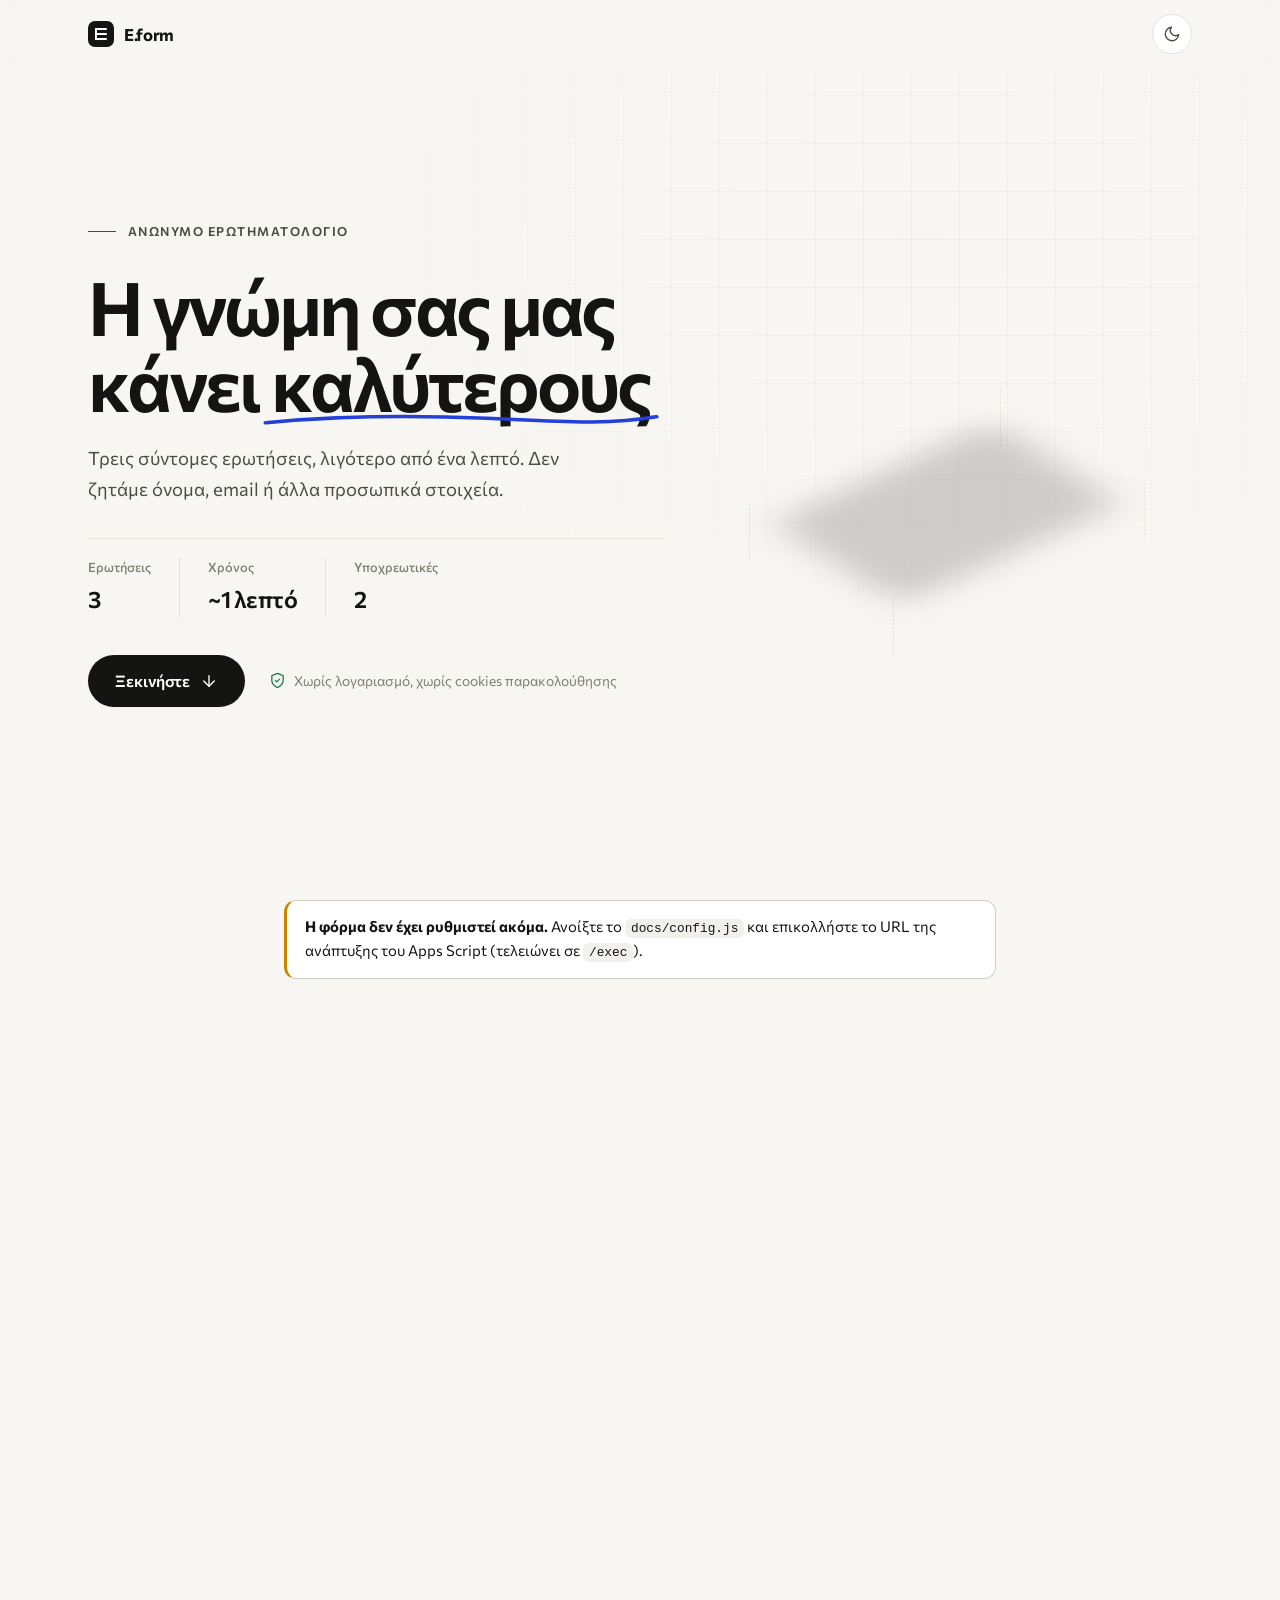
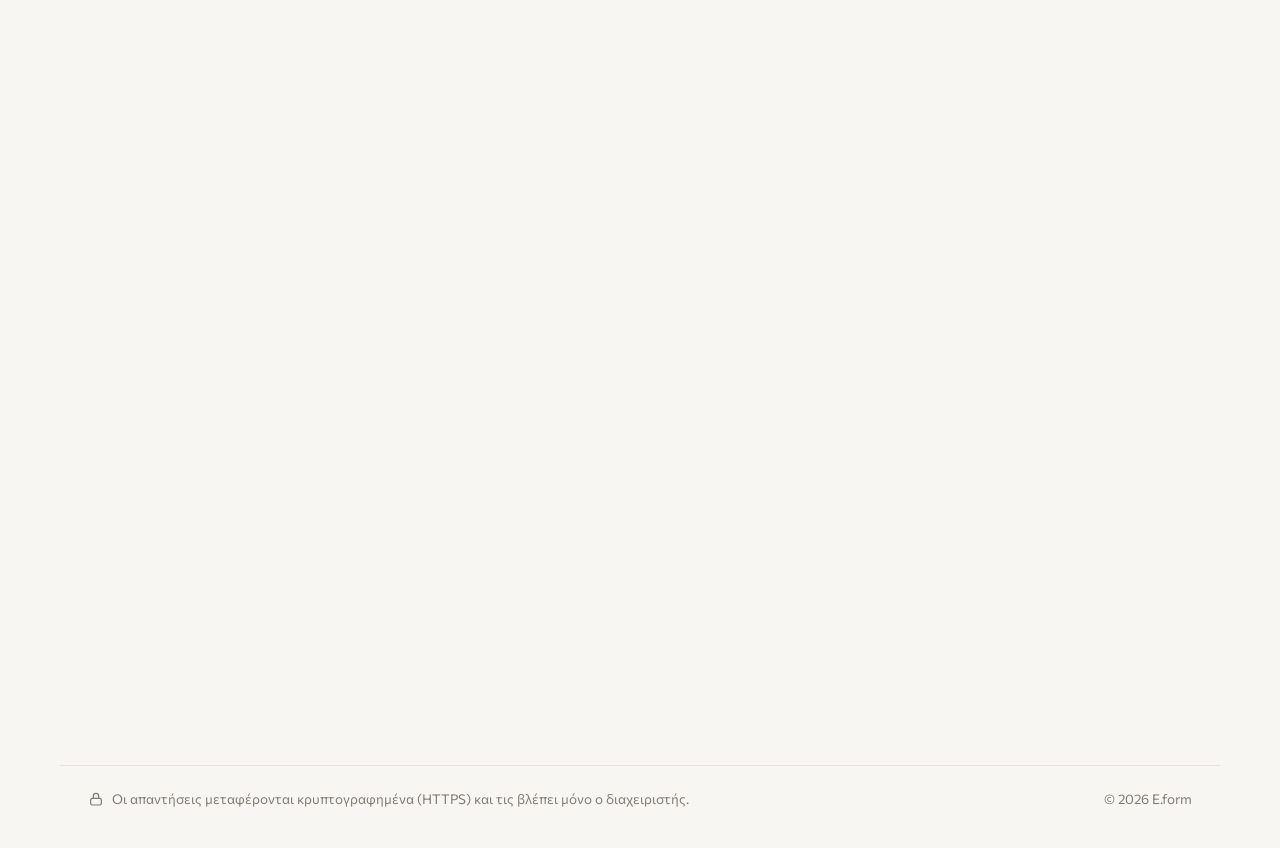
==== commit e65d85a9: "Redesign UI: calmer editorial look with brand tokens Replace the particle globe, neon gradients and " ====
--- a/docs/index.html
+++ b/docs/index.html
@@ -6,11 +6,13 @@
   <!-- Ασφάλεια: η σελίδα φορτώνει ΜΟΝΟ δικά της αρχεία και μιλά ΜΟΝΟ με το Google Apps Script. -->
   <meta http-equiv="Content-Security-Policy" content="default-src 'none'; script-src 'self'; style-src 'self'; img-src 'self' data:; font-src 'self'; connect-src https://script.google.com https://script.googleusercontent.com; base-uri 'none'; form-action 'none'; object-src 'none'; manifest-src 'self'">
   <meta name="referrer" content="no-referrer">
-  <meta name="color-scheme" content="dark light">
-  <meta name="theme-color" content="#06070c">
+  <meta name="color-scheme" content="light dark">
+  <meta name="theme-color" content="#f7f6f2">
   <meta name="description" content="Σύντομο, ανώνυμο ερωτηματολόγιο.">
   <title>Ερωτηματολόγιο</title>
   <link rel="icon" href="favicon.svg" type="image/svg+xml">
+  <link rel="preload" href="fonts/commissioner-greek.woff2" as="font" type="font/woff2" crossorigin>
+  <link rel="preload" href="fonts/commissioner-latin.woff2" as="font" type="font/woff2" crossorigin>
   <link rel="stylesheet" href="style.css">
   <script src="js/theme.js"></script>
   <script src="config.js" defer></script>
@@ -18,9 +20,7 @@
   <script src="js/form.js" defer></script>
 </head>
 <body>
-  <canvas id="scene" class="scene" aria-hidden="true"></canvas>
-  <div class="aurora" aria-hidden="true"><span></span><span></span><span></span></div>
-  <div class="grain" aria-hidden="true"></div>
+  <div class="paper" aria-hidden="true"></div>
 
   <a class="skip-link" href="#questions">Μετάβαση στις ερωτήσεις</a>
 
@@ -28,27 +28,27 @@
     <div class="topbar-inner">
       <a class="brand" href="./" aria-label="Αρχή σελίδας">
         <span class="brand-mark" aria-hidden="true"></span>
-        <span class="brand-name" id="brand-name">E.form</span>
+        <span class="brand-name" id="brand-name" data-brand-name>E.form</span>
       </a>
-      <div class="progress-wrap" aria-hidden="true">
-        <div class="progress"><div class="progress-bar" id="progress-bar"></div></div>
-        <span class="progress-text" id="progress-text">0/0</span>
+      <div class="topbar-right">
+        <span class="step-counter" id="progress-text" aria-hidden="true"></span>
+        <button class="icon-btn" id="theme-toggle" type="button" aria-label="Αλλαγή θέματος"></button>
       </div>
-      <button class="icon-btn" id="theme-toggle" type="button" aria-label="Αλλαγή θέματος"></button>
     </div>
+    <div class="progress" aria-hidden="true"><div class="progress-bar" id="progress-bar"></div></div>
   </header>
 
   <main id="main">
     <section class="hero" id="hero" aria-labelledby="hero-title">
-      <div class="hero-inner">
-        <p class="eyebrow"><span class="eyebrow-dot" aria-hidden="true"></span><span id="hero-eyebrow">Ανώνυμο ερωτηματολόγιο</span></p>
+      <div class="hero-copy">
+        <p class="eyebrow" id="hero-eyebrow">Ανώνυμο ερωτηματολόγιο</p>
         <h1 class="hero-title" id="hero-title">Ερωτηματολόγιο</h1>
         <p class="hero-subtitle" id="hero-subtitle"></p>
-        <ul class="hero-meta" aria-label="Πληροφορίες">
-          <li><span class="meta-dot" aria-hidden="true"></span><span id="meta-count">—</span></li>
-          <li><span class="meta-dot" aria-hidden="true"></span><span id="meta-time">—</span></li>
-          <li><span class="meta-dot" aria-hidden="true"></span><span id="meta-required">—</span></li>
-        </ul>
+        <dl class="hero-facts">
+          <div><dt>Ερωτήσεις</dt><dd id="meta-count">—</dd></div>
+          <div><dt>Χρόνος</dt><dd id="meta-time">—</dd></div>
+          <div><dt>Υποχρεωτικές</dt><dd id="meta-required">—</dd></div>
+        </dl>
         <div class="hero-actions">
           <button class="btn btn-primary btn-lg" id="start-btn" type="button">
             <span>Ξεκινήστε</span>
@@ -60,7 +60,11 @@
           </p>
         </div>
       </div>
-      <div class="scroll-cue" aria-hidden="true"><span></span></div>
+
+      <figure class="hero-visual" aria-hidden="true">
+        <div class="stack" id="hero-stack"></div>
+        <figcaption class="stack-caption" id="stack-caption"></figcaption>
+      </figure>
     </section>
 
     <form id="survey" class="survey" novalidate>
@@ -74,7 +78,7 @@
         <div id="questions" class="questions" tabindex="-1"></div>
 
         <section class="q-shell submit-shell">
-          <div class="submit-card glass reveal">
+          <div class="submit-card reveal">
             <!-- Παγίδα για bots: οι άνθρωποι δεν τη βλέπουν, τα bots τη συμπληρώνουν. -->
             <div class="hp" aria-hidden="true">
               <label for="hp-website">Αφήστε αυτό το πεδίο κενό</label>
@@ -97,7 +101,7 @@
     </form>
 
     <section id="success" class="success" tabindex="-1" aria-labelledby="success-title" hidden>
-      <div class="success-card glass">
+      <div class="success-card">
         <div class="success-badge" aria-hidden="true">
           <svg viewBox="0 0 52 52"><circle class="success-ring" cx="26" cy="26" r="24"/><path class="success-check" d="M15 27l7 7 15-16"/></svg>
         </div>
@@ -113,6 +117,7 @@
       <svg class="icon" viewBox="0 0 24 24" aria-hidden="true" focusable="false"><rect x="4" y="11" width="16" height="10" rx="2.5"/><path d="M8 11V7.5a4 4 0 0 1 8 0V11"/></svg>
       <span>Οι απαντήσεις μεταφέρονται κρυπτογραφημένα (HTTPS) και τις βλέπει μόνο ο διαχειριστής.</span>
     </p>
+    <p id="footer-brand"></p>
   </footer>
 
   <div id="toasts" class="toasts"></div>
--- a/docs/style.css
+++ b/docs/style.css
@@ -1,96 +1,126 @@
 /* ═══════════════════════════════════════════════════════════════════════════
    E.form — κοινό στυλ (φόρμα + dashboard)
+   ═══════════════════════════════════════════════════════════════════════════
+
+   ΤΑΥΤΟΤΗΤΑ (BRAND)
+   Για να ταιριάξει η σελίδα με την εταιρική ταυτότητα αλλάζετε ΜΟΝΟ το μπλοκ
+   «Μάρκα» παρακάτω (χρώματα + γραμματοσειρά). Όλα τα υπόλοιπα προσαρμόζονται.
    ═══════════════════════════════════════════════════════════════════════════ */
 
-/* ─── Tokens: σκούρο θέμα (προεπιλογή) ─────────────────────────────────── */
+@font-face {
+  font-family: "Commissioner";
+  font-style: normal;
+  font-display: swap;
+  font-weight: 100 900;
+  src: url("fonts/commissioner-greek.woff2") format("woff2-variations"), url("fonts/commissioner-greek.woff2") format("woff2");
+  unicode-range: U+0370-0377, U+037A-037F, U+0384-038A, U+038C, U+038E-03A1, U+03A3-03FF;
+}
+@font-face {
+  font-family: "Commissioner";
+  font-style: normal;
+  font-display: swap;
+  font-weight: 100 900;
+  src: url("fonts/commissioner-latin-ext.woff2") format("woff2-variations"), url("fonts/commissioner-latin-ext.woff2") format("woff2");
+  unicode-range: U+0100-02BA, U+02BD-02C5, U+02C7-02CC, U+02CE-02D7, U+02DD-02FF, U+0304, U+0308, U+0329, U+1D00-1DBF, U+1E00-1E9F, U+1EF2-1EFF, U+2020, U+20A0-20AB, U+20AD-20C0, U+2113, U+2C60-2C7F, U+A720-A7FF;
+}
+@font-face {
+  font-family: "Commissioner";
+  font-style: normal;
+  font-display: swap;
+  font-weight: 100 900;
+  src: url("fonts/commissioner-latin.woff2") format("woff2-variations"), url("fonts/commissioner-latin.woff2") format("woff2");
+  unicode-range: U+0000-00FF, U+0131, U+0152-0153, U+02BB-02BC, U+02C6, U+02DA, U+02DC, U+0304, U+0308, U+0329, U+2000-206F, U+20AC, U+2122, U+2191, U+2193, U+2212, U+2215, U+FEFF, U+FFFD;
+}
+
+/* ─── Ανοιχτό θέμα (προεπιλογή) ────────────────────────────────────────── */
 :root {
-  color-scheme: dark;
-  --font: system-ui, -apple-system, "Segoe UI", Roboto, "Noto Sans", "Helvetica Neue", Arial, sans-serif;
-  --mono: ui-monospace, SFMono-Regular, Menlo, Consolas, monospace;
-
-  --bg: #05060b;
-  --glass: rgba(17, 20, 33, 0.62);
-  --glass-strong: rgba(15, 18, 30, 0.88);
-  --card: rgba(16, 18, 28, 0.86);
-  --surface-2: rgba(255, 255, 255, 0.035);
-  --surface-3: rgba(255, 255, 255, 0.075);
-  --input-bg: rgba(5, 7, 14, 0.55);
-  --table-head: #141724;
-  --opt-checked-bg: #151a2f;
-  --border: rgba(255, 255, 255, 0.08);
-  --border-strong: rgba(255, 255, 255, 0.15);
-
-  --text: #f3f4f8;
-  --text-2: #b9bdcc;
-  --muted: #8b90a6;
-  --accent-text: #a5b4fc;
-
-  --accent-1: #8b7cff;
-  --accent-2: #4f8dff;
-  --accent-3: #2ec5e6;
-  --grad: linear-gradient(135deg, var(--accent-1) 0%, var(--accent-2) 52%, var(--accent-3) 100%);
-
-  --danger: #ff7a7a;
-  --success: #34d399;
-  --warn: #fab219;
-  --star: #ffc94d;
-  --star-off: rgba(255, 255, 255, 0.16);
-
-  /* Γραφήματα — validated: #3987e5 σε #11131c ≥ 3:1 */
-  --chart-1: #3987e5;
-  --chart-1-hover: #5598e7;
-  --chart-1-soft: rgba(57, 135, 229, 0.13);
-  --chart-grid: #232636;
-  --chart-axis: #383b4c;
-  --chart-surface: #11131c;
-  --tooltip-bg: #1a1d2b;
-
-  --shadow: 0 30px 80px -32px rgba(0, 0, 0, 0.8);
-  --ring: 0 0 0 4px rgba(124, 140, 255, 0.16);
-  --ease: cubic-bezier(0.2, 0.8, 0.2, 1);
-  --spring: cubic-bezier(0.34, 1.56, 0.64, 1);
-  --scroll-p: 0;
-}
-
-/* ─── Tokens: ανοιχτό θέμα ─────────────────────────────────────────────── */
-:root[data-theme="light"] {
   color-scheme: light;
-  --bg: #f4f5fa;
-  --glass: rgba(255, 255, 255, 0.7);
-  --glass-strong: rgba(255, 255, 255, 0.9);
-  --card: rgba(255, 255, 255, 0.93);
-  --surface-2: rgba(15, 20, 45, 0.028);
-  --surface-3: rgba(15, 20, 45, 0.06);
-  --input-bg: #ffffff;
-  --table-head: #f6f7fb;
-  --opt-checked-bg: #f3f5ff;
-  --border: rgba(15, 20, 45, 0.08);
-  --border-strong: rgba(15, 20, 45, 0.14);
-
-  --text: #0d1020;
-  --text-2: #464b60;
-  --muted: #676c82;
-  --accent-text: #4f46e5;
-
-  --accent-1: #7457e6;
-  --accent-2: #3f74f0;
-  --accent-3: #0fa6c9;
-
-  --danger: #c93434;
-  --success: #0f8a4f;
-  --warn: #b77400;
-  --star: #f5a524;
-  --star-off: rgba(15, 20, 45, 0.14);
-
+
+  /* ── Μάρκα ── */
+  --brand: #2340d8;              /* κύριο χρώμα της εταιρείας */
+  --brand-hover: #1a32b3;
+  --brand-soft: rgba(35, 64, 216, 0.07);
+  --brand-ring: rgba(35, 64, 216, 0.18);
+  --on-brand: #ffffff;
+  --font: "Commissioner", system-ui, -apple-system, "Segoe UI", Roboto, "Noto Sans", Arial, sans-serif;
+
+  /* ── Επιφάνειες & κείμενο ── */
+  --bg: #f7f6f2;
+  --surface: #ffffff;
+  --surface-2: #f2f0ea;
+  --line: #e5e2d9;
+  --line-strong: #d1cdc2;
+  --grid: rgba(20, 20, 18, 0.045);
+  --text: #141413;
+  --text-2: #4d4b45;
+  --muted: #7f7c73;
+  --ink: #141413;                /* κύρια κουμπιά */
+  --on-ink: #ffffff;
+
+  --danger: #b4302a;
+  --danger-soft: rgba(180, 48, 42, 0.07);
+  --success: #1d7a4a;
+
+  /* ── Γραφήματα (validated για αντίθεση) ── */
   --chart-1: #2a78d6;
   --chart-1-hover: #256abf;
   --chart-1-soft: rgba(42, 120, 214, 0.1);
-  --chart-grid: #e7e9f0;
-  --chart-axis: #c8cbd8;
+  --chart-track: #cde2fb;
+  --chart-grid: #ebe9e2;
+  --chart-axis: #cfcbc0;
   --chart-surface: #ffffff;
   --tooltip-bg: #ffffff;
-
-  --shadow: 0 24px 60px -30px rgba(30, 40, 90, 0.28);
+  --border: var(--line);
+  --border-strong: var(--line-strong);
+
+  --shadow-sm: 0 1px 2px rgba(20, 20, 18, 0.04);
+  --shadow: 0 1px 2px rgba(20, 20, 18, 0.04), 0 12px 32px -18px rgba(20, 20, 18, 0.16);
+  --shadow-lg: 0 2px 4px rgba(20, 20, 18, 0.04), 0 28px 60px -28px rgba(20, 20, 18, 0.28);
+
+  --mono: ui-monospace, SFMono-Regular, Menlo, Consolas, monospace;
+  --radius: 16px;
+  --ease: cubic-bezier(0.22, 1, 0.36, 1);
+  --spring: cubic-bezier(0.34, 1.4, 0.64, 1);
+  --scroll-p: 0;
+}
+
+/* ─── Σκούρο θέμα ──────────────────────────────────────────────────────── */
+:root[data-theme="dark"] {
+  color-scheme: dark;
+  --brand: #8197ff;
+  --brand-hover: #9aabff;
+  --brand-soft: rgba(129, 151, 255, 0.1);
+  --brand-ring: rgba(129, 151, 255, 0.25);
+  --on-brand: #0f0f0e;
+
+  --bg: #0f0f0e;
+  --surface: #181816;
+  --surface-2: #20201d;
+  --line: #2c2b28;
+  --line-strong: #3d3c37;
+  --grid: rgba(255, 255, 255, 0.035);
+  --text: #f1f0eb;
+  --text-2: #c3c1b8;
+  --muted: #8e8b82;
+  --ink: #f1f0eb;
+  --on-ink: #141413;
+
+  --danger: #f08a80;
+  --danger-soft: rgba(240, 138, 128, 0.1);
+  --success: #5cc98d;
+
+  --chart-1: #3987e5;
+  --chart-1-hover: #5598e7;
+  --chart-1-soft: rgba(57, 135, 229, 0.14);
+  --chart-track: #184f95;
+  --chart-grid: #262623;
+  --chart-axis: #3d3c37;
+  --chart-surface: #181816;
+  --tooltip-bg: #20201d;
+
+  --shadow-sm: 0 1px 2px rgba(0, 0, 0, 0.3);
+  --shadow: 0 1px 2px rgba(0, 0, 0, 0.3), 0 12px 32px -18px rgba(0, 0, 0, 0.6);
+  --shadow-lg: 0 2px 4px rgba(0, 0, 0, 0.3), 0 28px 60px -28px rgba(0, 0, 0, 0.8);
 }
 
 /* ─── Βάση ─────────────────────────────────────────────────────────────── */
@@ -101,7 +131,7 @@
   -webkit-text-size-adjust: 100%;
   text-size-adjust: 100%;
   scroll-behavior: smooth;
-  scroll-padding-top: 90px;
+  scroll-padding-top: 96px;
 }
 
 body {
@@ -109,7 +139,8 @@
   min-height: 100vh;
   font-family: var(--font);
   font-size: 16px;
-  line-height: 1.55;
+  line-height: 1.6;
+  font-feature-settings: "kern", "liga";
   color: var(--text);
   background: var(--bg);
   overflow-x: hidden;
@@ -121,10 +152,9 @@
 h1, h2, h3, p { overflow-wrap: anywhere; }
 button, input, textarea { font: inherit; color: inherit; }
 button { -webkit-tap-highlight-color: transparent; }
-code { font-family: var(--mono); font-size: 0.86em; padding: 2px 6px; border-radius: 6px; background: var(--surface-3); }
-::selection { background: rgba(124, 140, 255, 0.35); }
-
-:focus-visible { outline: 2px solid var(--accent-2); outline-offset: 3px; }
+code { font-family: var(--mono); font-size: 0.86em; padding: 2px 6px; border-radius: 6px; background: var(--surface-2); }
+::selection { background: var(--brand-ring); }
+:focus-visible { outline: 2px solid var(--brand); outline-offset: 3px; }
 
 .sr-only {
   position: absolute !important; width: 1px; height: 1px; padding: 0; margin: -1px;
@@ -133,109 +163,71 @@
 
 .skip-link {
   position: absolute; left: 12px; top: -80px; z-index: 300;
-  padding: 10px 16px; border-radius: 12px; background: var(--grad); color: #fff;
+  padding: 10px 16px; border-radius: 999px; background: var(--ink); color: var(--on-ink);
   font-weight: 600; text-decoration: none; transition: top 0.2s;
 }
 .skip-link:focus { top: 12px; }
 
 .icon {
   width: 20px; height: 20px; flex: none;
-  fill: none; stroke: currentColor; stroke-width: 2; stroke-linecap: round; stroke-linejoin: round;
+  fill: none; stroke: currentColor; stroke-width: 1.8; stroke-linecap: round; stroke-linejoin: round;
 }
 .icon .icon-fill { fill: currentColor; stroke: none; }
 
-/* ─── Φόντο: 3D σκηνή, aurora, κόκκος ──────────────────────────────────── */
-.scene {
-  position: fixed; inset: 0; width: 100%; height: 100%;
-  z-index: -1; pointer-events: none;
-  opacity: calc(1 - var(--scroll-p) * 0.5);
-}
-.dash .scene { opacity: 1; }
-
-.aurora { position: fixed; inset: 0; z-index: -3; overflow: hidden; pointer-events: none; }
-.aurora span {
-  position: absolute; width: 70vmax; height: 70vmax; border-radius: 50%;
-  opacity: 0.55; will-change: transform;
-}
-.aurora span:nth-child(1) {
-  top: -30vmax; left: -22vmax;
-  background: radial-gradient(circle, rgba(124, 108, 255, 0.42), transparent 62%);
-  animation: drift-a 28s ease-in-out infinite alternate;
-}
-.aurora span:nth-child(2) {
-  top: 10vmax; right: -34vmax;
-  background: radial-gradient(circle, rgba(46, 197, 230, 0.26), transparent 62%);
-  animation: drift-b 34s ease-in-out infinite alternate;
-}
-.aurora span:nth-child(3) {
-  bottom: -40vmax; left: 10vmax;
-  background: radial-gradient(circle, rgba(79, 141, 255, 0.28), transparent 62%);
-  animation: drift-c 40s ease-in-out infinite alternate;
-}
-:root[data-theme="light"] .aurora span { opacity: 0.45; }
-
-.grain {
-  position: fixed; inset: 0; z-index: -2; pointer-events: none; opacity: 0.05;
-  background-image: url("data:image/svg+xml,%3Csvg xmlns='http://www.w3.org/2000/svg' width='180' height='180'%3E%3Cfilter id='n'%3E%3CfeTurbulence type='fractalNoise' baseFrequency='.85' numOctaves='2' stitchTiles='stitch'/%3E%3C/filter%3E%3Crect width='100%25' height='100%25' filter='url(%23n)'/%3E%3C/svg%3E");
-}
-:root[data-theme="light"] .grain { opacity: 0.035; }
-
-/* ─── Κοινά στοιχεία ───────────────────────────────────────────────────── */
-.glass {
-  background: var(--glass);
-  border: 1px solid var(--border);
-  box-shadow: var(--shadow);
-  -webkit-backdrop-filter: blur(18px) saturate(150%);
-  backdrop-filter: blur(18px) saturate(150%);
-}
-
-.gradient-text {
-  background: var(--grad);
-  background-size: 200% 100%;
-  -webkit-background-clip: text;
-  background-clip: text;
-  color: transparent;
-  animation: shimmer 8s ease-in-out infinite alternate;
-}
-
+/* Τεχνικό «χαρτί» στο φόντο: λεπτός κάναβος που σβήνει προς τις άκρες. */
+.paper {
+  position: fixed; inset: 0; z-index: -1; pointer-events: none;
+  background-image:
+    linear-gradient(var(--grid) 1px, transparent 1px),
+    linear-gradient(90deg, var(--grid) 1px, transparent 1px);
+  background-size: 48px 48px;
+  background-position: -1px -1px;
+  -webkit-mask-image: radial-gradient(ellipse 70% 60% at 72% 28%, #000 0%, transparent 75%);
+  mask-image: radial-gradient(ellipse 70% 60% at 72% 28%, #000 0%, transparent 75%);
+  opacity: calc(1 - var(--scroll-p) * 0.6);
+}
+.dash .paper {
+  -webkit-mask-image: radial-gradient(ellipse 60% 55% at 50% 40%, #000 0%, transparent 75%);
+  mask-image: radial-gradient(ellipse 60% 55% at 50% 40%, #000 0%, transparent 75%);
+  opacity: 1;
+}
+.is-authed .paper { opacity: 0.5; }
+
+/* ─── Κουμπιά ──────────────────────────────────────────────────────────── */
 .btn {
   position: relative; isolation: isolate; overflow: hidden;
   display: inline-flex; align-items: center; justify-content: center; gap: 10px;
-  padding: 12px 18px; border: 1px solid transparent; border-radius: 14px;
-  font-weight: 650; font-size: 0.98rem; line-height: 1; text-decoration: none;
+  padding: 12px 20px; border: 1px solid transparent; border-radius: 999px;
+  font-weight: 600; font-size: 0.97rem; line-height: 1.1; letter-spacing: -0.005em; text-decoration: none;
   color: var(--text); cursor: pointer; user-select: none;
-  transition: transform 0.25s var(--ease), box-shadow 0.3s, background-position 0.6s var(--ease), border-color 0.25s, background-color 0.25s, opacity 0.2s;
-}
-.btn:active:not(:disabled) { transform: translateY(0) scale(0.98); }
-.btn:disabled { cursor: not-allowed; opacity: 0.72; }
-.btn-primary {
-  color: #fff;
-  background: var(--grad);
-  background-size: 170% 170%;
-  background-position: 0% 50%;
-  box-shadow: 0 14px 34px -14px rgba(79, 141, 255, 0.8), inset 0 1px 0 rgba(255, 255, 255, 0.28);
-}
-.btn-primary::after {
-  content: ""; position: absolute; inset: 0; z-index: -1;
-  background: linear-gradient(115deg, transparent 30%, rgba(255, 255, 255, 0.35) 50%, transparent 70%);
-  transform: translateX(-120%); transition: transform 0.8s var(--ease);
-}
-.btn-primary:hover:not(:disabled) {
-  transform: translateY(-2px);
-  background-position: 100% 50%;
-  box-shadow: 0 20px 44px -16px rgba(79, 141, 255, 0.95), inset 0 1px 0 rgba(255, 255, 255, 0.28);
-}
-.btn-primary:hover:not(:disabled)::after { transform: translateX(120%); }
-.btn-ghost { background: var(--surface-2); border-color: var(--border-strong); }
-.btn-ghost:hover:not(:disabled) { background: var(--surface-3); transform: translateY(-1px); }
-.btn-lg { padding: 16px 24px; font-size: 1.02rem; border-radius: 16px; }
-.btn-sm { padding: 9px 13px; font-size: 0.88rem; border-radius: 12px; }
-.btn-sm .icon { width: 17px; height: 17px; }
+  transition: transform 0.3s var(--ease), color 0.3s, border-color 0.25s, background-color 0.25s, opacity 0.2s, box-shadow 0.3s;
+}
+.btn:active:not(:disabled) { transform: scale(0.98); }
+.btn:disabled { cursor: not-allowed; opacity: 0.6; }
+.btn .icon { width: 18px; height: 18px; transition: transform 0.4s var(--ease); }
+
+.btn-primary { background: var(--ink); color: var(--on-ink); box-shadow: var(--shadow-sm); }
+/* Γέμισμα με το χρώμα της μάρκας από αριστερά προς τα δεξιά. */
+.btn-primary::before {
+  content: ""; position: absolute; inset: 0; z-index: -1; border-radius: inherit;
+  background: var(--brand); transform: scaleX(0); transform-origin: right center;
+  transition: transform 0.55s var(--ease);
+}
+.btn-primary:hover:not(:disabled) { color: var(--on-brand); }
+.btn-primary:hover:not(:disabled)::before { transform: scaleX(1); transform-origin: left center; }
+.btn-primary:hover:not(:disabled) .btn-arrow { transform: translateX(4px); }
+#start-btn:hover .icon { transform: translateY(3px); }
+
+.btn-ghost { background: var(--surface); border-color: var(--line-strong); }
+.btn-ghost:hover:not(:disabled) { border-color: var(--text); }
+.btn-lg { padding: 16px 26px; font-size: 1rem; }
+.btn-sm { padding: 9px 15px; font-size: 0.88rem; }
+.btn-sm .icon { width: 16px; height: 16px; }
 .btn-block { width: 100%; }
 
 .spinner {
-  display: none; width: 18px; height: 18px; border-radius: 50%;
-  border: 2px solid rgba(255, 255, 255, 0.35); border-top-color: #fff;
+  display: none; width: 16px; height: 16px; border-radius: 50%;
+  border: 2px solid currentColor; border-right-color: transparent; opacity: 0.8;
   animation: spin 0.8s linear infinite;
 }
 .is-loading .spinner { display: inline-block; }
@@ -243,288 +235,327 @@
 
 .icon-btn {
   display: inline-grid; place-items: center; width: 40px; height: 40px; padding: 0;
-  border-radius: 12px; border: 1px solid var(--border); background: var(--surface-2);
+  border-radius: 999px; border: 1px solid var(--line); background: var(--surface);
   color: var(--text-2); cursor: pointer;
-  transition: color 0.2s, border-color 0.2s, background-color 0.2s, transform 0.25s var(--ease);
-}
-.icon-btn:hover:not(:disabled) { color: var(--text); border-color: var(--border-strong); background: var(--surface-3); transform: translateY(-1px); }
+  transition: color 0.2s, border-color 0.2s, background-color 0.2s;
+}
+.icon-btn .icon { width: 18px; height: 18px; }
+.icon-btn:hover:not(:disabled) { color: var(--text); border-color: var(--line-strong); }
 .icon-btn:disabled { opacity: 0.45; cursor: not-allowed; }
-.icon-btn.sm { width: 34px; height: 34px; border-radius: 10px; }
-.icon-btn.sm .icon { width: 18px; height: 18px; }
+.icon-btn.sm { width: 34px; height: 34px; }
+.icon-btn.sm .icon { width: 17px; height: 17px; }
 .is-spinning .icon { animation: spin 0.8s linear infinite; }
 
 .notice {
-  margin: 0 0 22px; padding: 14px 16px; border-radius: 16px;
-  border: 1px solid var(--border-strong); background: var(--surface-2); font-size: 0.93rem;
-}
-.notice-warn { background: rgba(250, 178, 25, 0.08); border-color: rgba(250, 178, 25, 0.38); }
-.noscript { position: fixed; left: 16px; right: 16px; bottom: 16px; z-index: 400; background: var(--glass-strong); }
+  margin: 0 0 24px; padding: 14px 18px; border-radius: 12px;
+  border: 1px solid var(--line-strong); background: var(--surface); font-size: 0.93rem;
+}
+.notice-warn { border-left: 3px solid #c98500; }
+.noscript { position: fixed; left: 16px; right: 16px; bottom: 16px; z-index: 400; }
 
 .field-input {
   display: block; width: 100%; min-height: 52px;
-  padding: 14px 16px; border-radius: 16px;
-  border: 1px solid var(--border-strong); background: var(--input-bg);
+  padding: 14px 16px; border-radius: 12px;
+  border: 1px solid var(--line-strong); background: var(--surface);
   font-size: 1rem; line-height: 1.55; color: var(--text);
-  transition: border-color 0.2s, box-shadow 0.25s, background-color 0.2s;
-}
-textarea.field-input { min-height: 132px; resize: none; }
-.field-input::placeholder { color: var(--muted); opacity: 0.85; }
-.field-input:hover { border-color: rgba(124, 140, 255, 0.4); }
-.field-input:focus { outline: none; border-color: var(--accent-2); box-shadow: var(--ring); }
+  transition: border-color 0.2s, box-shadow 0.25s;
+}
+textarea.field-input { min-height: 140px; resize: none; }
+.field-input::placeholder { color: var(--muted); }
+.field-input:hover { border-color: var(--muted); }
+.field-input:focus { outline: none; border-color: var(--brand); box-shadow: 0 0 0 4px var(--brand-ring); }
 .field-input[aria-invalid="true"] { border-color: var(--danger); }
 
 /* ─── Μπάρα κορυφής ────────────────────────────────────────────────────── */
 .topbar {
   position: sticky; top: 0; z-index: 50;
+  background: color-mix(in srgb, var(--bg) 82%, transparent);
+  -webkit-backdrop-filter: saturate(140%) blur(12px);
+  backdrop-filter: saturate(140%) blur(12px);
   border-bottom: 1px solid transparent;
-  transition: background-color 0.35s, border-color 0.35s, -webkit-backdrop-filter 0.35s, backdrop-filter 0.35s;
-}
-.is-scrolled .topbar, .topbar.is-solid {
-  background: var(--glass-strong);
-  border-bottom-color: var(--border);
-  -webkit-backdrop-filter: blur(16px) saturate(150%);
-  backdrop-filter: blur(16px) saturate(150%);
-}
+  transition: border-color 0.3s;
+}
+.is-scrolled .topbar, .topbar.is-solid { border-bottom-color: var(--line); }
+.topbar.is-solid { background: color-mix(in srgb, var(--surface) 88%, transparent); }
 .topbar-inner {
-  max-width: 1080px; margin: 0 auto; padding: 14px 20px;
-  padding-left: max(20px, env(safe-area-inset-left)); padding-right: max(20px, env(safe-area-inset-right));
+  max-width: 1160px; margin: 0 auto; padding: 14px 28px;
+  padding-left: max(28px, env(safe-area-inset-left)); padding-right: max(28px, env(safe-area-inset-right));
   display: flex; align-items: center; gap: 16px;
 }
-.topbar-inner.wide { max-width: 1240px; }
-
-.brand { display: inline-flex; align-items: center; gap: 10px; color: var(--text); text-decoration: none; font-weight: 800; letter-spacing: -0.02em; }
-.brand-mark {
-  position: relative; width: 30px; height: 30px; border-radius: 10px; flex: none;
-  background: var(--grad); box-shadow: 0 8px 22px -8px rgba(99, 102, 241, 0.9);
-}
-.brand-mark::before, .brand-mark::after { content: ""; position: absolute; left: 9px; background: #fff; border-radius: 2px; }
-.brand-mark::before { top: 8px; width: 12px; height: 3px; box-shadow: 0 5.5px 0 -0.5px #fff, 0 11px 0 #fff; }
-.brand-mark::after { top: 8px; width: 3px; height: 14px; }
+.topbar-inner.wide { max-width: 1280px; }
+.topbar-right { display: flex; align-items: center; gap: 14px; margin-left: auto; }
+
+.brand { display: inline-flex; align-items: center; gap: 10px; color: var(--text); text-decoration: none; font-weight: 700; letter-spacing: -0.02em; }
+.brand-logo { display: block; height: 28px; width: auto; }
+.brand-mark { position: relative; width: 26px; height: 26px; border-radius: 7px; flex: none; background: var(--ink); }
+.brand-mark::before, .brand-mark::after { content: ""; position: absolute; background: var(--on-ink); border-radius: 1px; }
+.brand-mark::before { left: 7px; top: 7px; width: 12px; height: 2px; box-shadow: 0 5px 0 0 var(--on-ink), 0 10px 0 0 var(--on-ink); }
+.brand-mark::after { left: 7px; top: 7px; width: 2px; height: 12px; }
 .brand-name { font-size: 1.05rem; }
 .brand-tag {
-  margin-left: 6px; padding: 3px 8px; border-radius: 99px; vertical-align: 2px;
-  font-size: 0.72rem; font-weight: 650; letter-spacing: 0; color: var(--text-2); background: var(--surface-3);
-}
-
-.progress-wrap {
-  flex: 1; max-width: 340px; margin-left: auto;
-  display: flex; align-items: center; gap: 12px;
-  opacity: 0; transform: translateY(-6px); transition: opacity 0.4s, transform 0.4s var(--ease);
-}
-.is-scrolled .progress-wrap { opacity: 1; transform: none; }
-.is-submitted .progress-wrap { opacity: 0; }
-.progress { flex: 1; height: 6px; border-radius: 99px; background: var(--surface-3); overflow: hidden; }
+  margin-left: 8px; padding: 3px 9px; border-radius: 999px; vertical-align: 2px;
+  border: 1px solid var(--line); font-size: 0.72rem; font-weight: 600; letter-spacing: 0; color: var(--muted);
+}
+
+.step-counter {
+  font-size: 0.82rem; font-weight: 600; color: var(--muted); font-variant-numeric: tabular-nums;
+  opacity: 0; transition: opacity 0.4s;
+}
+.step-counter b { color: var(--text); font-weight: 600; }
+.is-scrolled .step-counter { opacity: 1; }
+.is-submitted .step-counter { opacity: 0; }
+.progress { position: absolute; left: 0; right: 0; bottom: -1px; height: 2px; overflow: hidden; pointer-events: none; }
 .progress-bar {
-  height: 100%; width: 100%; border-radius: inherit; background: var(--grad);
-  transform-origin: left; transform: scaleX(var(--progress, 0)); transition: transform 0.6s var(--ease);
-}
-.progress-text { font-size: 0.8rem; font-weight: 650; color: var(--text-2); font-variant-numeric: tabular-nums; min-width: 2.6em; text-align: right; }
-
-/* ─── Hero με 3D scroll ─────────────────────────────────────────────────── */
+  height: 100%; width: 100%; background: var(--brand);
+  transform-origin: left; transform: scaleX(var(--progress, 0)); transition: transform 0.7s var(--ease);
+}
+.is-submitted .progress { opacity: 0; transition: opacity 0.6s 0.4s; }
+
+/* ─── Hero ─────────────────────────────────────────────────────────────── */
 .hero {
   position: relative;
-  min-height: calc(100vh - 68px); min-height: calc(100svh - 68px);
-  max-width: 1080px; margin: 0 auto;
-  padding: 48px 20px 110px;
-  display: grid; align-items: center;
-}
-.hero-inner {
-  max-width: 600px;
-  transform-origin: 50% 100%;
-  transform: perspective(1200px) translate3d(0, calc(var(--scroll-p) * -70px), calc(var(--scroll-p) * -240px)) rotateX(calc(var(--scroll-p) * 24deg));
-  opacity: calc(1 - var(--scroll-p) * 1.3);
+  max-width: 1160px; margin: 0 auto;
+  min-height: calc(100vh - 69px); min-height: calc(100svh - 69px);
+  padding: 56px 28px 96px;
+  display: grid; grid-template-columns: minmax(0, 1.08fr) minmax(0, 0.92fr); align-items: center; gap: 40px;
+}
+.hero-copy {
+  max-width: 620px;
+  transform: translate3d(0, calc(var(--scroll-p) * -48px), 0);
+  opacity: calc(1 - var(--scroll-p) * 0.85);
   will-change: transform, opacity;
 }
-.hero-inner > * { animation: rise 1s var(--ease) backwards; }
-.hero-inner > :nth-child(2) { animation-delay: 0.08s; }
-.hero-inner > :nth-child(3) { animation-delay: 0.16s; }
-.hero-inner > :nth-child(4) { animation-delay: 0.24s; }
-.hero-inner > :nth-child(5) { animation-delay: 0.32s; }
 
 .eyebrow {
-  display: inline-flex; align-items: center; gap: 10px; margin: 0 0 22px;
-  padding: 7px 14px 7px 10px; border-radius: 99px;
-  border: 1px solid var(--border-strong); background: var(--glass);
-  -webkit-backdrop-filter: blur(10px); backdrop-filter: blur(10px);
-  font-size: 0.84rem; font-weight: 600; color: var(--text-2);
-}
-.eyebrow-dot { position: relative; width: 8px; height: 8px; border-radius: 50%; background: var(--grad); }
-.eyebrow-dot::after { content: ""; position: absolute; inset: -4px; border-radius: 50%; border: 2px solid var(--accent-2); opacity: 0; animation: ping 2.4s var(--ease) infinite; }
+  display: flex; align-items: center; gap: 12px; margin: 0 0 26px;
+  color: var(--text-2); font-size: 0.78rem; font-weight: 600; letter-spacing: 0.12em; text-transform: uppercase;
+  animation: fade-up 0.9s var(--ease) backwards;
+}
+.eyebrow::before { content: ""; width: 28px; height: 1px; background: currentColor; }
 
 .hero-title {
-  margin: 0 0 18px; font-size: clamp(2.5rem, 6.4vw, 4.7rem); line-height: 1.03;
-  font-weight: 820; letter-spacing: -0.04em;
-}
-.hero-subtitle { margin: 0 0 26px; max-width: 520px; font-size: clamp(1.02rem, 1.8vw, 1.16rem); color: var(--text-2); }
-.hero-meta { display: flex; flex-wrap: wrap; gap: 8px 20px; margin: 0 0 32px; padding: 0; list-style: none; color: var(--muted); font-size: 0.92rem; font-weight: 550; }
-.hero-meta li { display: inline-flex; align-items: center; gap: 8px; }
-.meta-dot { width: 5px; height: 5px; border-radius: 50%; background: var(--accent-2); }
-.hero-actions { display: flex; flex-wrap: wrap; align-items: center; gap: 16px 22px; }
-.hero-actions .btn .icon { animation: nudge 2.2s var(--ease) infinite; }
+  margin: 0 0 24px; font-size: clamp(2.6rem, 5.8vw, 4.7rem); line-height: 1.02;
+  font-weight: 640; letter-spacing: -0.04em; color: var(--text);
+}
+/* Κάθε λέξη «ανεβαίνει» μέσα από μάσκα. */
+.hero-title .w { display: inline-block; overflow: hidden; vertical-align: top; padding-bottom: 0.1em; margin-bottom: -0.1em; }
+.hero-title .w > span { display: inline-block; animation: word-up 1s var(--ease) backwards; animation-delay: calc(80ms + var(--i, 0) * 55ms); }
+.hero-title .accent { position: relative; display: inline-block; white-space: nowrap; }
+.scribble {
+  position: absolute; left: -3%; bottom: -0.1em; width: 106%; height: 0.22em;
+  overflow: visible; pointer-events: none;
+}
+/* Χωρίς vector-effect: έτσι το pathLength=1 ταιριάζει με το σχέδιο και η γραμμή «γράφεται» ολόκληρη. */
+.scribble path {
+  fill: none; stroke: var(--brand); stroke-width: 2.6; stroke-linecap: round;
+  stroke-dasharray: 1; stroke-dashoffset: 1; animation: draw 1.1s 0.85s var(--ease) forwards;
+}
+
+.hero-subtitle {
+  margin: 0 0 34px; max-width: 520px; font-size: clamp(1.04rem, 1.6vw, 1.15rem); line-height: 1.65; color: var(--text-2);
+  animation: fade-up 0.9s 0.35s var(--ease) backwards;
+}
+
+.hero-facts {
+  display: flex; flex-wrap: wrap; margin: 0 0 38px; padding: 18px 0 0;
+  border-top: 1px solid var(--line);
+  animation: fade-up 0.9s 0.45s var(--ease) backwards;
+}
+.hero-facts div { padding-right: 28px; margin-right: 28px; border-right: 1px solid var(--line); }
+.hero-facts div:last-child { border-right: 0; margin-right: 0; padding-right: 0; }
+.hero-facts dt { color: var(--muted); font-size: 0.8rem; font-weight: 500; }
+.hero-facts dd { margin: 2px 0 0; font-size: 1.45rem; font-weight: 620; letter-spacing: -0.02em; font-variant-numeric: tabular-nums; }
+
+.hero-actions { display: flex; flex-wrap: wrap; align-items: center; gap: 16px 24px; animation: fade-up 0.9s 0.55s var(--ease) backwards; }
 .hero-privacy { display: inline-flex; align-items: center; gap: 8px; margin: 0; color: var(--muted); font-size: 0.86rem; }
 .hero-privacy .icon { width: 17px; height: 17px; color: var(--success); }
 
-.scroll-cue {
-  position: absolute; left: 50%; bottom: 30px; width: 26px; height: 42px;
-  margin-left: -13px; border: 2px solid var(--border-strong); border-radius: 14px;
-  opacity: calc(0.9 - var(--scroll-p) * 3);
-}
-.scroll-cue span { position: absolute; left: 50%; top: 8px; width: 4px; height: 8px; margin-left: -2px; border-radius: 2px; background: var(--text-2); animation: cue 1.8s var(--ease) infinite; }
-
-/* ─── Φόρμα & κάρτες ερωτήσεων ─────────────────────────────────────────── */
-.survey { max-width: 760px; margin: 0 auto; padding: 0 20px 60px; }
+/* 3D «εκρηγμένη» αξονομετρία: οι ερωτήσεις σαν φύλλα σχεδίου που απομακρύνονται με το scroll. */
+.hero-visual { position: relative; height: min(560px, 72vh); perspective: 1800px; perspective-origin: 50% 40%; }
+.stack { position: absolute; inset: 0; display: grid; place-items: center; animation: float 9s ease-in-out infinite; }
+.stack-plane {
+  --gap: calc(34px + var(--scroll-p) * 86px);
+  position: relative; width: min(330px, 80%); aspect-ratio: 3 / 2.05;
+  transform-style: preserve-3d;
+  transform: rotateX(calc(57deg - var(--scroll-p) * 16deg)) rotateZ(calc(-40deg + var(--scroll-p) * 14deg)) translateZ(calc(var(--depth, 2) * var(--gap) * -0.5));
+}
+.stack-shadow {
+  position: absolute; inset: 6%; border-radius: 20px; background: rgba(20, 20, 18, 0.18);
+  filter: blur(22px); transform: translateZ(-24px);
+}
+:root[data-theme="dark"] .stack-shadow { background: rgba(0, 0, 0, 0.6); }
+.stack-guide {
+  position: absolute; width: 0; height: calc(var(--depth, 2) * var(--gap));
+  border-left: 1px dashed var(--line-strong);
+  transform-origin: top center; transform: rotateX(-90deg);
+}
+.stack-guide.g1 { left: 0; top: 0; }
+.stack-guide.g2 { right: 0; top: 0; }
+.stack-guide.g3 { left: 0; bottom: 0; top: auto; transform-origin: top center; }
+.stack-guide.g4 { right: 0; bottom: 0; top: auto; }
+.stack-guide.g3, .stack-guide.g4 { transform: translateY(100%) rotateX(-90deg); }
+.stack-card {
+  position: absolute; inset: 0; display: flex; flex-direction: column; gap: 10px;
+  padding: 18px 20px; border-radius: 14px;
+  border: 1px solid var(--line-strong); background: var(--surface);
+  box-shadow: 0 1px 0 var(--line);
+  transform: translateZ(calc(var(--i) * var(--gap)));
+  animation: card-in 1.2s var(--ease) backwards; animation-delay: calc(0.35s + var(--i) * 0.12s);
+  backface-visibility: hidden;
+}
+.stack-card.is-top { border-color: var(--text); }
+.sc-head { display: flex; justify-content: space-between; align-items: baseline; }
+.sc-num { font-size: 0.78rem; font-weight: 700; color: var(--brand); letter-spacing: 0.04em; font-variant-numeric: tabular-nums; }
+.sc-type { font-size: 0.68rem; font-weight: 600; color: var(--muted); letter-spacing: 0.08em; text-transform: uppercase; }
+.sc-label { margin: 0; font-size: 0.95rem; font-weight: 600; line-height: 1.3; letter-spacing: -0.01em; display: -webkit-box; -webkit-line-clamp: 2; -webkit-box-orient: vertical; overflow: hidden; }
+.sc-ui { margin-top: auto; display: grid; gap: 6px; }
+.sc-row { display: flex; align-items: center; gap: 8px; }
+.sc-dot { width: 9px; height: 9px; border-radius: 50%; border: 1.5px solid var(--line-strong); flex: none; }
+.sc-dot.on { border-color: var(--brand); background: var(--brand); }
+.sc-bar { height: 6px; border-radius: 3px; background: var(--surface-2); }
+.sc-scale { display: grid; grid-template-columns: repeat(5, 1fr); gap: 5px; }
+.sc-cell { height: 20px; border-radius: 5px; border: 1px solid var(--line); background: var(--surface-2); }
+.sc-cell.on { background: var(--brand); border-color: var(--brand); }
+.sc-cell.half { background: var(--brand-soft); border-color: var(--brand-ring); }
+.sc-lines { display: grid; gap: 6px; padding: 10px; border: 1px solid var(--line); border-radius: 8px; }
+.stack-caption {
+  position: absolute; left: 50%; bottom: 9%; transform: translateX(-50%); margin: 0; white-space: nowrap;
+  color: var(--muted); font-size: 0.78rem; letter-spacing: 0.02em;
+  animation: fade-up 1s 1.1s var(--ease) backwards;
+}
+.stack-caption b { color: var(--text-2); font-weight: 600; }
+
+/* ─── Φόρμα ────────────────────────────────────────────────────────────── */
+.survey { max-width: 760px; margin: 0 auto; padding: 0 24px 72px; }
 .survey-fields { margin: 0; padding: 0; border: 0; min-width: 0; }
-.survey-fields:disabled .q-card { opacity: 0.75; }
-.questions { display: grid; gap: 30px; outline: none; }
-
-/* Εξωτερικό «κέλυφος»: 3D κλίση ανάλογα με τη θέση στην οθόνη (scroll drum).
-   Χωρίς opacity εδώ: θα «έσβηνε» το blur του γυαλιού (backdrop-filter) των καρτών. */
-.q-shell {
-  position: relative;
-  transform: perspective(1300px) translateZ(var(--tz, 0px)) rotateX(var(--rx, 0deg));
-  will-change: transform;
-}
-.submit-shell { margin-top: 30px; }
-
-/* Εμφάνιση με 3D «σήκωμα». */
-.js .reveal {
-  opacity: 0;
-  transform: translateY(56px) rotateX(-22deg) scale(0.95);
-  transform-origin: 50% 0;
-  transition: opacity 0.9s var(--ease), transform 1.1s var(--ease), border-color 0.3s, box-shadow 0.3s;
-  transition-delay: var(--delay, 0ms);
-}
+.survey-fields:disabled .q-card { opacity: 0.7; }
+.questions { display: grid; gap: 28px; outline: none; }
+.q-shell { position: relative; }
+.submit-shell { margin-top: 28px; }
+
+.js .reveal { opacity: 0; transform: translate3d(0, 28px, 0); transition: opacity 0.9s var(--ease), transform 1s var(--ease), box-shadow 0.5s, border-color 0.4s; transition-delay: var(--delay, 0ms); }
 .js .reveal.is-visible { opacity: 1; transform: none; }
 
-.q-card { position: relative; overflow: hidden; padding: 26px 26px 22px; border-radius: 26px; }
-.q-glow {
-  position: absolute; top: -140px; right: -120px; width: 320px; height: 320px; border-radius: 50%;
-  background: radial-gradient(circle, rgba(124, 140, 255, 0.22), transparent 65%);
-  opacity: 0; transition: opacity 0.6s; pointer-events: none;
-}
-.q-shell.is-answered .q-glow { opacity: 1; }
-.q-shell:focus-within .q-card { border-color: rgba(124, 140, 255, 0.45); box-shadow: var(--shadow), var(--ring); }
-.q-shell.has-error .q-card { border-color: rgba(255, 122, 122, 0.55); box-shadow: var(--shadow), 0 0 0 4px rgba(255, 122, 122, 0.1); }
+.q-card {
+  position: relative; padding: 32px 36px 30px; border-radius: 20px;
+  border: 1px solid var(--line); background: var(--surface); box-shadow: var(--shadow-sm);
+}
+/* «Εστίαση»: η ερώτηση στο κέντρο της οθόνης ξεχωρίζει, οι υπόλοιπες υποχωρούν διακριτικά. */
+.focus-on .q-shell .q-card.is-visible { transition: opacity 0.5s var(--ease), transform 0.6s var(--ease), box-shadow 0.5s, border-color 0.4s; }
+.focus-on .q-shell:not(.is-active) .q-card.is-visible { opacity: 0.5; transform: scale(0.985); }
+.focus-on .q-shell:not(.is-active):hover .q-card.is-visible { opacity: 0.85; }
+.q-shell.is-active .q-card { box-shadow: var(--shadow-lg); border-color: var(--line-strong); }
+.q-shell:focus-within .q-card { border-color: var(--line-strong); }
+.q-shell.has-error .q-card { border-color: var(--danger); box-shadow: var(--shadow), 0 0 0 4px var(--danger-soft); opacity: 1 !important; }
 .shake > .q-card, .login-card.shake { animation: shake 0.5s var(--ease); }
 
-.q-head { display: grid; grid-template-columns: auto 1fr auto; gap: 14px; align-items: start; margin-bottom: 20px; }
-.q-num {
-  display: grid; place-items: center; width: 40px; height: 40px; border-radius: 13px;
-  border: 1px solid var(--border); background: var(--surface-3); color: var(--text-2);
-  font-size: 0.8rem; font-weight: 750; letter-spacing: 0.04em; font-variant-numeric: tabular-nums;
-  transition: background 0.4s, color 0.4s, box-shadow 0.4s, border-color 0.4s;
-}
-.q-shell.is-answered .q-num { background: var(--grad); border-color: transparent; color: #fff; box-shadow: 0 8px 22px -10px rgba(79, 141, 255, 0.9); }
-.q-label { margin: 5px 0 4px; font-size: clamp(1.12rem, 2.4vw, 1.34rem); font-weight: 720; line-height: 1.3; letter-spacing: -0.015em; }
-.q-help { margin: 0; color: var(--muted); font-size: 0.93rem; }
-.q-badge {
-  margin-top: 8px; padding: 5px 10px; border-radius: 99px; white-space: nowrap;
-  border: 1px solid var(--border); color: var(--muted); font-size: 0.72rem; font-weight: 650;
-}
-.q-badge.is-required { color: var(--accent-text); border-color: rgba(124, 140, 255, 0.35); background: rgba(124, 140, 255, 0.08); }
+.q-head { display: flex; align-items: center; justify-content: space-between; gap: 12px; margin-bottom: 16px; }
+.q-num { display: inline-flex; align-items: baseline; gap: 4px; font-size: 0.82rem; font-weight: 700; letter-spacing: 0.04em; color: var(--brand); font-variant-numeric: tabular-nums; }
+.q-of { color: var(--muted); font-weight: 500; }
+.q-badge { display: inline-flex; align-items: center; gap: 6px; font-size: 0.76rem; font-weight: 600; color: var(--muted); white-space: nowrap; }
+.q-badge .icon { width: 15px; height: 15px; }
+.q-badge-done { display: none; color: var(--success); }
+.q-shell.is-answered .q-badge-todo { display: none; }
+.q-shell.is-answered .q-badge-done { display: inline-flex; animation: fade-up 0.4s var(--ease) backwards; }
+.q-label { margin: 0 0 6px; font-size: clamp(1.2rem, 2.4vw, 1.45rem); font-weight: 620; line-height: 1.3; letter-spacing: -0.02em; }
+.q-help { margin: 0; color: var(--muted); font-size: 0.95rem; }
+.q-body { margin-top: 22px; }
 .q-note { margin: 10px 0 0; color: var(--muted); font-size: 0.85rem; }
 
-.q-error { display: none; align-items: center; gap: 8px; margin: 14px 0 0; color: var(--danger); font-size: 0.9rem; font-weight: 550; }
-.q-error .icon { width: 18px; height: 18px; }
-.has-error .q-error { display: flex; animation: rise 0.4s var(--ease) backwards; }
+.q-error { display: none; align-items: center; gap: 8px; margin: 14px 0 0; color: var(--danger); font-size: 0.9rem; font-weight: 500; }
+.q-error .icon { width: 17px; height: 17px; }
+.has-error .q-error { display: flex; animation: fade-up 0.35s var(--ease) backwards; }
 
 /* Επιλογές */
 .options { display: grid; gap: 10px; }
-.options.is-grid { grid-template-columns: repeat(auto-fit, minmax(230px, 1fr)); }
+.options.is-grid { grid-template-columns: repeat(2, minmax(0, 1fr)); }
 .opt { position: relative; display: block; cursor: pointer; }
 .opt-input, .rate-input { position: absolute; width: 1px; height: 1px; opacity: 0; pointer-events: none; }
 .opt-box {
-  display: flex; align-items: center; gap: 14px; min-height: 58px; padding: 12px 14px;
-  border-radius: 16px; border: 1.5px solid var(--border-strong); background: var(--surface-2);
-  transition: border-color 0.25s, background-color 0.25s, transform 0.3s var(--ease), box-shadow 0.3s;
-}
-.opt:hover .opt-box { border-color: rgba(124, 140, 255, 0.5); transform: translateY(-2px); }
-.opt-input:checked + .opt-box {
-  border-color: transparent;
-  background: linear-gradient(var(--opt-checked-bg), var(--opt-checked-bg)) padding-box, var(--grad) border-box;
-  box-shadow: 0 14px 34px -18px rgba(79, 141, 255, 0.85);
-}
-.opt-input:focus-visible + .opt-box { outline: 2px solid var(--accent-2); outline-offset: 3px; }
-.opt-key {
-  display: grid; place-items: center; width: 32px; height: 32px; border-radius: 10px; flex: none;
-  border: 1px solid var(--border); background: var(--surface-3); color: var(--text-2);
-  font-size: 0.82rem; font-weight: 750; transition: background 0.3s, color 0.3s, border-color 0.3s;
-}
-.opt-input:checked + .opt-box .opt-key { background: var(--grad); border-color: transparent; color: #fff; }
-.opt-text { flex: 1; font-weight: 550; line-height: 1.35; }
-.opt-check {
-  display: grid; place-items: center; width: 24px; height: 24px; border-radius: 50%; flex: none;
-  background: var(--grad); color: #fff; transform: scale(0); transition: transform 0.4s var(--spring);
-}
-.opt-check .icon { width: 14px; height: 14px; stroke-width: 3.2; }
-.opt-input:checked + .opt-box .opt-check { transform: scale(1); }
-.opt-input[type="checkbox"] + .opt-box .opt-check { border-radius: 8px; }
-
-/* Βαθμολογία */
-.rating { display: flex; flex-wrap: wrap; gap: 10px; }
-.rate { position: relative; display: grid; place-items: center; cursor: pointer; transition: transform 0.3s var(--spring); }
-.rate:has(.rate-input:focus-visible) { outline: 2px solid var(--accent-2); outline-offset: 3px; border-radius: 16px; }
-.is-stars .rate {
-  width: 58px; height: 58px; border-radius: 17px;
-  border: 1.5px solid var(--border-strong); background: var(--surface-2);
-  transition: border-color 0.25s, background-color 0.25s, transform 0.3s var(--spring);
-}
-.rate-star { width: 30px; height: 30px; color: var(--star-off); transition: transform 0.35s var(--spring), color 0.2s, filter 0.3s; }
-.is-stars .rate:hover { transform: translateY(-3px); }
-.is-stars .rate:hover .rate-star { transform: scale(1.15) rotate(-8deg); }
-.is-stars .rate.is-lit { border-color: rgba(255, 190, 60, 0.45); background: rgba(255, 190, 60, 0.08); }
-.is-stars .rate.is-lit .rate-star { color: var(--star); filter: drop-shadow(0 4px 12px rgba(255, 180, 40, 0.45)); transform: scale(1.08); }
-.is-stars .rate.is-lit.is-preview .rate-star { filter: none; }
-.is-scale .rate {
-  min-width: 46px; height: 46px; padding: 0 10px; border-radius: 13px;
-  border: 1.5px solid var(--border-strong); background: var(--surface-2);
-  font-weight: 750; font-variant-numeric: tabular-nums; transition: background 0.25s, border-color 0.25s, color 0.25s, transform 0.3s var(--spring);
-}
-.is-scale .rate:hover { transform: translateY(-2px); border-color: rgba(124, 140, 255, 0.5); }
-.is-scale .rate.is-lit { background: var(--grad); border-color: transparent; color: #fff; }
-.rating-ends { display: flex; justify-content: space-between; max-width: 620px; margin-top: 8px; color: var(--muted); font-size: 0.8rem; }
-.rating-caption { min-height: 1.5em; margin: 14px 0 0; color: var(--muted); font-size: 0.92rem; transition: color 0.2s; }
-.rating-caption.is-set { color: var(--text-2); font-weight: 650; }
+  display: flex; align-items: center; gap: 14px; min-height: 56px; height: 100%; padding: 13px 16px;
+  border-radius: 12px; border: 1px solid var(--line-strong); background: var(--surface);
+  transition: border-color 0.2s, background-color 0.2s, box-shadow 0.2s;
+}
+.opt:hover .opt-box { border-color: var(--muted); background: var(--surface-2); }
+.opt-dot {
+  display: grid; place-items: center; width: 20px; height: 20px; flex: none; border-radius: 50%;
+  border: 1.5px solid var(--line-strong); background: var(--surface); transition: border-color 0.2s;
+}
+.opt-dot::after { content: ""; width: 10px; height: 10px; border-radius: 50%; background: var(--brand); transform: scale(0); transition: transform 0.35s var(--spring); }
+.opt-input[type="checkbox"] + .opt-box .opt-dot, .opt-input[type="checkbox"] + .opt-box .opt-dot::after { border-radius: 5px; }
+.opt-input[type="checkbox"] + .opt-box .opt-dot::after { border-radius: 2px; }
+.opt-text { flex: 1; font-weight: 500; line-height: 1.35; }
+.opt-input:checked + .opt-box { border-color: var(--brand); background: var(--brand-soft); box-shadow: inset 0 0 0 1px var(--brand); }
+.opt-input:checked + .opt-box .opt-dot { border-color: var(--brand); }
+.opt-input:checked + .opt-box .opt-dot::after { transform: scale(1); }
+.opt-input:focus-visible + .opt-box { outline: 2px solid var(--brand); outline-offset: 2px; }
+
+/* Βαθμολογία: κλίμακα σαν χάρακας */
+.rating {
+  display: grid; grid-template-columns: repeat(var(--n, 5), minmax(0, 1fr));
+  border: 1px solid var(--line-strong); border-radius: 12px; overflow: hidden; background: var(--surface);
+}
+.rate {
+  position: relative; display: grid; place-items: center; height: 60px; cursor: pointer;
+  border-left: 1px solid var(--line); font-size: 1.05rem; font-weight: 600; font-variant-numeric: tabular-nums;
+  color: var(--text-2); transition: background-color 0.25s, color 0.25s;
+}
+.rate:first-child { border-left: 0; }
+.rate::before { content: ""; position: absolute; left: 50%; top: 0; width: 1px; height: 7px; background: var(--line-strong); }
+.rate:hover { background: var(--surface-2); color: var(--text); }
+.rate.is-below { background: var(--brand-soft); color: var(--text); }
+.rate.is-lit { background: var(--brand); color: var(--on-brand); }
+.rate.is-lit::before { background: transparent; }
+.rate:has(.rate-input:focus-visible) { outline: 2px solid var(--brand); outline-offset: -3px; z-index: 1; }
+.rate-num { position: relative; transition: transform 0.35s var(--spring); }
+.rate.is-lit .rate-num { transform: scale(1.12); }
+.rating-ends { display: flex; justify-content: space-between; gap: 12px; margin-top: 10px; color: var(--muted); font-size: 0.82rem; }
+.rating-caption { min-height: 1.6em; margin: 12px 0 0; color: var(--muted); font-size: 0.92rem; }
+.rating-caption.is-set { color: var(--text); font-weight: 600; }
 
 /* Κείμενο */
 .field-meta { display: flex; justify-content: space-between; gap: 12px; margin-top: 8px; color: var(--muted); font-size: 0.8rem; }
 .field-counter { font-variant-numeric: tabular-nums; transition: color 0.2s; }
-.field-counter.is-near { color: var(--warn); font-weight: 650; }
+.field-counter.is-near { color: #b77400; font-weight: 600; }
 
 /* Αποστολή */
-.submit-card { display: grid; grid-template-columns: 1fr auto; align-items: center; gap: 18px 24px; padding: 26px; border-radius: 26px; }
-.submit-title { margin: 0; font-size: 1.3rem; font-weight: 800; letter-spacing: -0.02em; }
-.submit-text { margin: 4px 0 0; color: var(--muted); font-size: 0.92rem; }
-.is-complete .btn-submit:not(:disabled) { animation: glow 2.6s ease-in-out infinite; }
-.btn-arrow { transition: transform 0.3s var(--ease); }
-.btn-submit:hover .btn-arrow { transform: translateX(4px); }
-.form-status { display: none; grid-column: 1 / -1; align-items: center; gap: 8px; font-size: 0.92rem; font-weight: 550; }
+.submit-card {
+  display: grid; grid-template-columns: 1fr auto; align-items: center; gap: 18px 28px;
+  padding: 30px 36px; border-radius: 20px; border: 1px solid var(--line); background: var(--surface); box-shadow: var(--shadow-sm);
+}
+.submit-title { margin: 0; font-size: 1.3rem; font-weight: 650; letter-spacing: -0.02em; }
+.submit-text { margin: 4px 0 0; color: var(--muted); font-size: 0.93rem; max-width: 420px; }
+.form-status { display: none; grid-column: 1 / -1; align-items: center; gap: 8px; font-size: 0.92rem; font-weight: 500; }
 .form-status.is-error, .form-status.is-info { display: flex; }
 .form-status.is-error { color: var(--danger); }
-.form-status .icon { width: 18px; height: 18px; }
+.form-status .icon { width: 17px; height: 17px; }
 .hp { position: absolute; left: -10000px; top: auto; width: 1px; height: 1px; overflow: hidden; }
 
 /* Επιτυχία */
-.success { max-width: 640px; margin: 0 auto; padding: 8vh 20px 90px; outline: none; }
+.success { max-width: 640px; margin: 0 auto; padding: 10vh 24px 96px; outline: none; }
 .success-card {
-  padding: 46px 30px 36px; border-radius: 30px; text-align: center;
-  opacity: 0; transform: perspective(1000px) rotateX(18deg) translateY(40px) scale(0.94);
-  transition: opacity 0.8s var(--ease), transform 1.1s var(--ease);
+  padding: 52px 36px 40px; border-radius: 24px; text-align: center;
+  border: 1px solid var(--line); background: var(--surface); box-shadow: var(--shadow-lg);
+  opacity: 0; transform: translate3d(0, 24px, 0);
+  transition: opacity 0.8s var(--ease), transform 1s var(--ease);
 }
 .success.is-in .success-card { opacity: 1; transform: none; }
-.success-badge { display: inline-grid; place-items: center; width: 108px; height: 108px; border-radius: 50%; background: radial-gradient(circle, rgba(52, 211, 153, 0.18), transparent 70%); }
-.success-badge svg { width: 92px; height: 92px; fill: none; stroke: var(--success); stroke-width: 3; stroke-linecap: round; stroke-linejoin: round; }
-.success-ring { stroke-dasharray: 151; stroke-dashoffset: 151; opacity: 0.5; }
-.success-check { stroke-width: 4; stroke-dasharray: 36; stroke-dashoffset: 36; }
-.success.is-in .success-ring { animation: draw 0.9s 0.2s var(--ease) forwards; }
-.success.is-in .success-check { animation: draw 0.6s 0.75s var(--ease) forwards; }
-.success-title { margin: 14px 0 8px; font-size: clamp(2.2rem, 6vw, 3.2rem); font-weight: 820; letter-spacing: -0.04em; }
-.success-title { background: var(--grad); -webkit-background-clip: text; background-clip: text; color: transparent; }
-.success-text { max-width: 430px; margin: 0 auto 28px; color: var(--text-2); font-size: 1.04rem; }
+.success-badge { display: inline-grid; place-items: center; width: 84px; height: 84px; }
+.success-badge svg { width: 84px; height: 84px; fill: none; stroke: var(--brand); stroke-width: 2.2; stroke-linecap: round; stroke-linejoin: round; }
+.success-ring { stroke: var(--line-strong); stroke-dasharray: 151; stroke-dashoffset: 151; }
+.success-check { stroke-width: 3; stroke-dasharray: 36; stroke-dashoffset: 36; }
+.success.is-in .success-ring { animation: dash 0.9s 0.25s var(--ease) forwards; }
+.success.is-in .success-check { animation: dash 0.55s 0.8s var(--ease) forwards; }
+.success-title { margin: 18px 0 10px; font-size: clamp(2.2rem, 5.5vw, 3rem); font-weight: 650; letter-spacing: -0.04em; line-height: 1.05; }
+.success-text { max-width: 420px; margin: 0 auto 30px; color: var(--text-2); font-size: 1.04rem; }
 
 /* Υποσέλιδο */
-.footer { padding: 24px 20px 44px; text-align: center; color: var(--muted); font-size: 0.84rem; }
-.footer p { display: inline-flex; align-items: center; gap: 8px; margin: 0; max-width: 640px; }
+.footer {
+  max-width: 1160px; margin: 24px auto 0; padding: 22px 28px 40px;
+  display: flex; flex-wrap: wrap; align-items: center; justify-content: space-between; gap: 10px 24px;
+  border-top: 1px solid var(--line); color: var(--muted); font-size: 0.84rem;
+}
+.footer p { display: inline-flex; align-items: center; gap: 8px; margin: 0; }
 .footer .icon { width: 16px; height: 16px; }
 
 /* Ειδοποιήσεις */
@@ -534,117 +565,102 @@
 }
 .toast {
   display: flex; align-items: flex-start; gap: 12px; padding: 12px 10px 12px 14px;
-  border-radius: 16px; border: 1px solid var(--border-strong); background: var(--glass-strong);
-  -webkit-backdrop-filter: blur(16px); backdrop-filter: blur(16px); box-shadow: var(--shadow);
-  pointer-events: auto; opacity: 0; transform: translateY(18px) scale(0.96);
+  border-radius: 14px; border: 1px solid var(--line-strong); background: var(--surface); box-shadow: var(--shadow-lg);
+  pointer-events: auto; opacity: 0; transform: translateY(14px);
   transition: opacity 0.35s var(--ease), transform 0.45s var(--ease);
 }
 .toast.is-in { opacity: 1; transform: none; }
-.toast-icon { display: grid; place-items: center; width: 28px; height: 28px; border-radius: 9px; flex: none; background: rgba(79, 141, 255, 0.15); color: var(--accent-text); }
-.toast-icon .icon { width: 16px; height: 16px; }
-.toast-error .toast-icon { background: rgba(255, 122, 122, 0.14); color: var(--danger); }
-.toast-success .toast-icon { background: rgba(52, 211, 153, 0.14); color: var(--success); }
-.toast-msg { flex: 1; padding-top: 3px; font-size: 0.92rem; line-height: 1.45; }
-.toast-close { display: grid; place-items: center; padding: 5px; border: 0; border-radius: 8px; background: none; color: var(--muted); cursor: pointer; }
-.toast-close:hover { color: var(--text); background: var(--surface-3); }
+.toast-icon { display: grid; place-items: center; width: 22px; height: 22px; flex: none; margin-top: 1px; color: var(--brand); }
+.toast-icon .icon { width: 18px; height: 18px; }
+.toast-error .toast-icon { color: var(--danger); }
+.toast-success .toast-icon { color: var(--success); }
+.toast-msg { flex: 1; padding-top: 1px; font-size: 0.92rem; line-height: 1.45; }
+.toast-close { display: grid; place-items: center; padding: 4px; border: 0; border-radius: 8px; background: none; color: var(--muted); cursor: pointer; }
+.toast-close:hover { color: var(--text); background: var(--surface-2); }
 .toast-close .icon { width: 16px; height: 16px; }
 
-.confetti { position: fixed; inset: 0; width: 100%; height: 100%; z-index: 110; pointer-events: none; }
-
 /* ─── Dashboard: σύνδεση ───────────────────────────────────────────────── */
-[data-tilt] {
-  transform: perspective(900px) rotateX(var(--tilt-x, 0deg)) rotateY(var(--tilt-y, 0deg));
-  transition: transform 0.35s var(--ease), opacity 0.3s, box-shadow 0.3s;
-}
-.kpi-glare {
-  position: absolute; inset: 0; border-radius: inherit; pointer-events: none; opacity: 0; transition: opacity 0.35s;
-  background: radial-gradient(circle at var(--glare-x, 50%) var(--glare-y, 0%), rgba(255, 255, 255, 0.11), transparent 55%);
-}
-[data-tilt]:hover .kpi-glare { opacity: 1; }
-
-.login { min-height: 100vh; min-height: 100svh; display: grid; place-items: center; padding: 24px 18px; }
-.login-card { position: relative; width: min(100%, 450px); padding: 38px 30px 26px; border-radius: 30px; animation: pop-in 1s var(--ease) backwards; }
-.login-lock {
-  display: grid; place-items: center; width: 64px; height: 64px; margin-bottom: 20px; border-radius: 20px;
-  background: var(--grad); color: #fff; box-shadow: 0 18px 40px -16px rgba(79, 141, 255, 0.95);
-  animation: float 5s ease-in-out infinite;
-}
-.login-lock .icon { width: 28px; height: 28px; }
-.login-title { margin: 0 0 6px; font-size: 1.65rem; font-weight: 820; letter-spacing: -0.03em; }
-.login-sub { margin: 0 0 24px; color: var(--text-2); font-size: 0.95rem; }
-.field-label { display: block; margin-bottom: 8px; color: var(--text-2); font-size: 0.88rem; font-weight: 650; }
+.login { min-height: 100vh; min-height: 100svh; display: grid; place-items: center; padding: 24px 16px; }
+.login-card {
+  position: relative; width: min(100%, 430px); padding: 40px 34px 28px; border-radius: 22px;
+  border: 1px solid var(--line); background: var(--surface); box-shadow: var(--shadow-lg);
+  animation: fade-up 0.9s var(--ease) backwards;
+}
+.login-lock { display: grid; place-items: center; width: 46px; height: 46px; margin-bottom: 24px; border-radius: 12px; background: var(--ink); color: var(--on-ink); }
+.login-lock .icon { width: 22px; height: 22px; }
+.login-title { margin: 0 0 8px; font-size: 1.6rem; font-weight: 650; letter-spacing: -0.03em; line-height: 1.2; }
+.login-sub { margin: 0 0 26px; color: var(--text-2); font-size: 0.95rem; }
+.field-label { display: block; margin-bottom: 8px; color: var(--text); font-size: 0.88rem; font-weight: 600; }
 .key-field { position: relative; }
-.key-field .field-input { padding-right: 54px; font-family: var(--mono); letter-spacing: 0.05em; }
-.key-toggle { position: absolute; top: 50%; right: 9px; transform: translateY(-50%); }
-.key-toggle:hover:not(:disabled) { transform: translateY(-50%); }
-.login-error { display: flex; align-items: flex-start; gap: 8px; margin: 12px 0 0; color: var(--danger); font-size: 0.9rem; font-weight: 550; }
-.login-error .icon { width: 18px; height: 18px; margin-top: 1px; }
-.login-form .btn { margin-top: 18px; }
-.login-foot { display: flex; gap: 10px; margin: 22px 0 0; color: var(--muted); font-size: 0.8rem; line-height: 1.5; }
+.key-field .field-input { padding-right: 54px; font-family: var(--mono); font-size: 0.95rem; letter-spacing: 0.03em; }
+.key-field .field-input::placeholder { font-family: var(--font); letter-spacing: 0; }
+.key-toggle { position: absolute; top: 50%; right: 9px; transform: translateY(-50%); border-color: transparent; }
+.login-error { display: flex; align-items: flex-start; gap: 8px; margin: 12px 0 0; color: var(--danger); font-size: 0.9rem; font-weight: 500; }
+.login-error .icon { width: 17px; height: 17px; margin-top: 2px; }
+.login-form .btn { margin-top: 20px; }
+.login-foot { display: flex; gap: 10px; margin: 24px 0 0; padding-top: 18px; border-top: 1px solid var(--line); color: var(--muted); font-size: 0.8rem; line-height: 1.5; }
 .login-foot .icon { width: 16px; height: 16px; margin-top: 2px; color: var(--success); }
 
 /* ─── Dashboard: εφαρμογή ──────────────────────────────────────────────── */
 .app { animation: fade-in 0.6s var(--ease) backwards; }
 .updated { margin: 0 auto 0 8px; color: var(--muted); font-size: 0.84rem; font-variant-numeric: tabular-nums; white-space: nowrap; overflow: hidden; text-overflow: ellipsis; }
 .toolbar { display: flex; align-items: center; gap: 8px; margin-left: auto; }
-.live-btn { display: inline-flex; gap: 8px; width: auto; padding: 0 13px; font-size: 0.82rem; font-weight: 700; }
-.live-dot { width: 8px; height: 8px; border-radius: 50%; background: var(--muted); }
-.live-btn.is-on { color: var(--text); border-color: rgba(52, 211, 153, 0.45); background: rgba(52, 211, 153, 0.08); }
+.live-btn { display: inline-flex; gap: 8px; width: auto; padding: 0 14px; font-size: 0.82rem; font-weight: 600; }
+.live-dot { width: 7px; height: 7px; border-radius: 50%; background: var(--line-strong); }
+.live-btn.is-on { color: var(--text); border-color: var(--success); }
 .live-btn.is-on .live-dot { background: var(--success); animation: pulse 1.8s infinite; }
 
-.dash-main { display: grid; gap: 20px; max-width: 1240px; margin: 0 auto; padding: 30px 20px 30px; }
-.dash-head { display: flex; flex-wrap: wrap; align-items: flex-end; justify-content: space-between; gap: 16px; margin-bottom: 4px; animation: rise 0.8s var(--ease) backwards; }
-.dash-title { margin: 0; font-size: clamp(1.8rem, 3.6vw, 2.4rem); font-weight: 820; letter-spacing: -0.035em; }
-.dash-sub { margin: 4px 0 0; color: var(--muted); font-size: 0.95rem; }
+.dash-main { display: grid; gap: 20px; max-width: 1280px; margin: 0 auto; padding: 36px 28px 32px; }
+.dash-head { display: flex; flex-wrap: wrap; align-items: flex-end; justify-content: space-between; gap: 16px; margin-bottom: 8px; animation: fade-up 0.8s var(--ease) backwards; }
+.dash-title { margin: 0; font-size: clamp(1.9rem, 3.6vw, 2.5rem); font-weight: 650; letter-spacing: -0.04em; line-height: 1.1; }
+.dash-sub { margin: 6px 0 0; color: var(--muted); font-size: 0.95rem; }
 
 .segmented {
   position: relative; display: grid; grid-auto-flow: column; grid-auto-columns: 1fr; padding: 4px;
-  border-radius: 14px; border: 1px solid var(--border); background: var(--glass);
-  -webkit-backdrop-filter: blur(14px); backdrop-filter: blur(14px);
+  border-radius: 999px; border: 1px solid var(--line); background: var(--surface-2);
 }
 .segmented button {
-  position: relative; z-index: 1; padding: 9px 14px; border: 0; border-radius: 10px; background: none;
-  color: var(--text-2); font-size: 0.88rem; font-weight: 650; white-space: nowrap; cursor: pointer; transition: color 0.25s;
+  position: relative; z-index: 1; padding: 8px 16px; border: 0; border-radius: 999px; background: none;
+  color: var(--muted); font-size: 0.87rem; font-weight: 600; white-space: nowrap; cursor: pointer; transition: color 0.25s;
 }
 .segmented button:hover, .segmented button[aria-pressed="true"] { color: var(--text); }
 .seg-thumb {
   position: absolute; z-index: 0; top: 4px; bottom: 4px; left: 4px; width: calc((100% - 8px) / 4);
-  border-radius: 10px; border: 1px solid var(--border-strong); background: var(--surface-3);
-  box-shadow: 0 6px 18px -10px rgba(0, 0, 0, 0.6);
-  transform: translateX(calc(var(--seg-index, 0) * 100%)); transition: transform 0.45s var(--ease);
-}
-
-.kpis { display: grid; grid-template-columns: 1.35fr 1fr 1fr 1fr; gap: 16px; }
-.kpi { position: relative; display: flex; flex-direction: column; min-height: 156px; padding: 20px; border-radius: 22px; animation: rise 0.8s var(--ease) backwards; }
+  border-radius: 999px; border: 1px solid var(--line); background: var(--surface); box-shadow: var(--shadow-sm);
+  transform: translateX(calc(var(--seg-index, 0) * 100%)); transition: transform 0.5s var(--ease);
+}
+
+.kpis { display: grid; grid-template-columns: 1.4fr 1fr 1fr 1fr; gap: 16px; }
+.kpi {
+  position: relative; display: flex; flex-direction: column; min-height: 156px; padding: 22px 22px 20px;
+  border-radius: var(--radius); border: 1px solid var(--line); background: var(--surface); box-shadow: var(--shadow-sm);
+  animation: fade-up 0.8s var(--ease) backwards;
+}
 .kpi:nth-child(2) { animation-delay: 0.06s; }
 .kpi:nth-child(3) { animation-delay: 0.12s; }
 .kpi:nth-child(4) { animation-delay: 0.18s; }
-.kpi-head { display: flex; align-items: center; gap: 10px; }
-.kpi-icon { display: grid; place-items: center; width: 34px; height: 34px; border-radius: 11px; background: rgba(124, 140, 255, 0.12); color: var(--accent-text); }
-.kpi-icon .icon { width: 18px; height: 18px; }
-.kpi-label { margin: 0; color: var(--text-2); font-size: 0.86rem; font-weight: 650; }
-.kpi-body { display: flex; align-items: baseline; gap: 6px; margin-top: auto; padding-top: 16px; }
-.kpi-value { margin: 0; font-size: 2.1rem; font-weight: 780; line-height: 1.05; letter-spacing: -0.035em; }
+.kpi-head { display: flex; align-items: center; gap: 8px; color: var(--text-2); }
+.kpi-head .icon { width: 16px; height: 16px; color: var(--muted); }
+.kpi-label { margin: 0; font-size: 0.86rem; font-weight: 600; }
+.kpi-body { display: flex; align-items: baseline; gap: 6px; margin-top: auto; padding-top: 18px; }
+.kpi-value { margin: 0; font-size: 2.1rem; font-weight: 640; line-height: 1.05; letter-spacing: -0.035em; }
 .kpi-value.is-compact { font-size: 1.4rem; letter-spacing: -0.02em; }
-.kpi-hero .kpi-value { font-size: clamp(3rem, 5vw, 3.7rem); }
-.kpi-suffix { color: var(--muted); font-weight: 650; }
+.kpi-hero .kpi-value { font-size: clamp(3.1rem, 5vw, 3.8rem); }
+.kpi-suffix { color: var(--muted); font-weight: 600; }
 .kpi-sub { margin: 6px 0 0; color: var(--muted); font-size: 0.82rem; }
 
-.card { position: relative; min-width: 0; padding: 22px; border-radius: 24px; background: var(--card); }
-.card-head { display: flex; flex-wrap: wrap; align-items: flex-start; justify-content: space-between; gap: 12px 16px; margin-bottom: 14px; }
+.card { position: relative; min-width: 0; padding: 24px; border-radius: var(--radius); border: 1px solid var(--line); background: var(--surface); box-shadow: var(--shadow-sm); }
+.card-head { display: flex; flex-wrap: wrap; align-items: flex-start; justify-content: space-between; gap: 12px 16px; margin-bottom: 16px; }
 .card-head-main { display: flex; align-items: flex-start; gap: 12px; min-width: 0; }
 .card-head-main > div { min-width: 0; }
-.q-num.small { width: 32px; height: 32px; border-radius: 10px; flex: none; font-size: 0.74rem; }
-.card-title { display: flex; align-items: center; gap: 8px; margin: 0; font-size: 1.06rem; font-weight: 720; line-height: 1.35; letter-spacing: -0.01em; }
-.card-title .icon { width: 18px; height: 18px; color: var(--accent-text); }
+.q-num.small { min-width: 30px; padding-top: 3px; font-size: 0.78rem; }
+.card-title { display: flex; align-items: center; gap: 8px; margin: 0; font-size: 1.05rem; font-weight: 620; line-height: 1.35; letter-spacing: -0.015em; }
+.card-title .icon { width: 17px; height: 17px; color: var(--muted); }
 .card-sub { margin: 3px 0 0; color: var(--muted); font-size: 0.85rem; }
-.card-insight {
-  display: inline-block; margin: 0 0 14px; padding: 7px 12px; border-radius: 12px;
-  border: 1px solid var(--border); background: var(--surface-2); color: var(--text-2); font-size: 0.86rem;
-}
+.card-insight { display: inline-block; margin: 0 0 14px; padding: 6px 12px; border-radius: 8px; background: var(--surface-2); color: var(--text-2); font-size: 0.86rem; }
 .card-insight:empty { display: none; }
 .card-head .card-insight { margin: 0; }
-.chip { padding: 5px 10px; border-radius: 99px; border: 1px solid var(--border); color: var(--muted); font-size: 0.72rem; font-weight: 650; white-space: nowrap; }
+.chip { padding: 4px 10px; border-radius: 999px; border: 1px solid var(--line); color: var(--muted); font-size: 0.72rem; font-weight: 600; white-space: nowrap; }
 
 .app.is-refreshing .card, .app.is-refreshing .kpi { opacity: 0.55; transition: opacity 0.3s; }
 
@@ -662,36 +678,31 @@
 .chart-box.is-empty canvas { opacity: 0.22; }
 .chart-empty { position: absolute; inset: 0; display: flex; flex-direction: column; align-items: center; justify-content: center; gap: 8px; color: var(--muted); font-size: 0.9rem; text-align: center; }
 .chart-box.no-chart .chart-empty { position: static; padding: 24px 0; }
-.chart-empty .icon { width: 22px; height: 22px; color: var(--accent-text); }
-
-.score { display: flex; flex-wrap: wrap; align-items: center; gap: 12px 20px; margin: 0 0 14px; padding: 14px 16px; border-radius: 16px; border: 1px solid var(--border); background: var(--surface-2); }
+.chart-empty .icon { width: 20px; height: 20px; }
+
+.score { display: flex; flex-wrap: wrap; align-items: center; gap: 12px 24px; margin: 0 0 16px; padding: 14px 18px; border-radius: 12px; background: var(--surface-2); }
 .score-main { display: flex; align-items: baseline; gap: 5px; }
-.score-value { font-size: 2.5rem; font-weight: 820; line-height: 1; letter-spacing: -0.04em; }
-.score-max { color: var(--muted); font-weight: 650; }
-.score-side { display: grid; gap: 5px; }
+.score-value { font-size: 2.6rem; font-weight: 650; line-height: 1; letter-spacing: -0.04em; }
+.score-max { color: var(--muted); font-weight: 600; }
+.score-side { display: grid; gap: 8px; min-width: 160px; flex: 1; }
 .score-note { color: var(--text-2); font-size: 0.86rem; }
-.stars-meter { position: relative; display: inline-block; line-height: 0; }
-.stars-base, .stars-top { display: inline-flex; gap: 3px; }
-.stars-meter .icon { width: 19px; height: 19px; }
-.stars-base .icon { color: var(--star-off); }
-.stars-top .icon { color: var(--star); }
-.stars-clip { position: absolute; top: 0; bottom: 0; left: 0; width: var(--fill, 0%); overflow: hidden; transition: width 1.1s var(--ease); }
-.stars-top { width: max-content; }
-
-.table-view { margin-top: 12px; padding-top: 10px; border-top: 1px solid var(--border); }
+.meter { display: block; height: 6px; max-width: 220px; border-radius: 999px; background: var(--chart-track); overflow: hidden; }
+.meter-fill { display: block; height: 100%; width: var(--fill, 0%); border-radius: inherit; background: var(--chart-1); transition: width 1.1s var(--ease); }
+
+.table-view { margin-top: 14px; padding-top: 10px; border-top: 1px solid var(--line); }
 .table-view summary {
-  display: inline-flex; align-items: center; gap: 8px; padding: 6px 8px; margin-left: -8px; border-radius: 9px;
-  color: var(--muted); font-size: 0.84rem; font-weight: 650; list-style: none; cursor: pointer; transition: color 0.2s, background-color 0.2s;
+  display: inline-flex; align-items: center; gap: 8px; padding: 6px 8px; margin-left: -8px; border-radius: 8px;
+  color: var(--muted); font-size: 0.84rem; font-weight: 600; list-style: none; cursor: pointer; transition: color 0.2s, background-color 0.2s;
 }
 .table-view summary::-webkit-details-marker { display: none; }
 .table-view summary:hover { color: var(--text); background: var(--surface-2); }
 .table-view summary .icon { width: 16px; height: 16px; }
 
-.table-scroll { margin-top: 8px; overflow-x: auto; border-radius: 14px; border: 1px solid var(--border); -webkit-overflow-scrolling: touch; }
+.table-scroll { margin-top: 8px; overflow-x: auto; border-radius: 12px; border: 1px solid var(--line); -webkit-overflow-scrolling: touch; }
 .data-table { width: 100%; border-collapse: collapse; font-size: 0.88rem; }
-.data-table th, .data-table td { padding: 11px 14px; border-bottom: 1px solid var(--border); text-align: left; vertical-align: top; }
-.data-table thead th { position: sticky; top: 0; background: var(--table-head); color: var(--muted); font-size: 0.78rem; font-weight: 650; letter-spacing: 0.02em; white-space: nowrap; }
-.data-table tbody th { font-weight: 550; }
+.data-table th, .data-table td { padding: 11px 14px; border-bottom: 1px solid var(--line); text-align: left; vertical-align: top; }
+.data-table thead th { position: sticky; top: 0; background: var(--surface-2); color: var(--muted); font-size: 0.78rem; font-weight: 600; letter-spacing: 0.01em; white-space: nowrap; }
+.data-table tbody th { font-weight: 500; }
 .data-table tbody tr { transition: background-color 0.15s; }
 .data-table tbody tr:hover { background: var(--surface-2); }
 .data-table tbody tr:last-child > * { border-bottom: 0; }
@@ -703,24 +714,24 @@
 .responses-table td.col-date { white-space: nowrap; word-break: normal; }
 .is-blank { color: var(--muted); }
 .list-empty { padding: 22px; color: var(--muted); font-size: 0.9rem; text-align: center; }
-.card-foot { display: flex; justify-content: center; margin-top: 12px; }
+.card-foot { display: flex; justify-content: center; margin-top: 14px; }
 .card-foot:empty { display: none; }
 .pager { align-items: center; gap: 12px; }
 .pager-info { color: var(--muted); font-size: 0.85rem; font-variant-numeric: tabular-nums; }
 
 .search { position: relative; display: flex; align-items: center; min-width: min(100%, 300px); margin-bottom: 12px; }
 .card-head .search { margin-bottom: 0; }
-.search .icon { position: absolute; left: 12px; width: 17px; height: 17px; color: var(--muted); pointer-events: none; }
+.search .icon { position: absolute; left: 13px; width: 16px; height: 16px; color: var(--muted); pointer-events: none; }
 .search-input {
-  width: 100%; padding: 10px 12px 10px 38px; border-radius: 12px;
-  border: 1px solid var(--border-strong); background: var(--input-bg); font-size: 0.92rem;
+  width: 100%; padding: 10px 14px 10px 38px; border-radius: 999px;
+  border: 1px solid var(--line-strong); background: var(--surface); font-size: 0.92rem;
   transition: border-color 0.2s, box-shadow 0.25s;
 }
-.search-input:focus { outline: none; border-color: var(--accent-2); box-shadow: var(--ring); }
+.search-input:focus { outline: none; border-color: var(--brand); box-shadow: 0 0 0 4px var(--brand-ring); }
 
 /* ─── Μετάβαση θέματος ─────────────────────────────────────────────────── */
 .theme-anim, .theme-anim *, .theme-anim *::before, .theme-anim *::after {
-  transition: background-color 0.45s ease, color 0.45s ease, border-color 0.45s ease, box-shadow 0.45s ease !important;
+  transition: background-color 0.4s ease, color 0.4s ease, border-color 0.4s ease, box-shadow 0.4s ease !important;
 }
 
 /* ─── Responsive ───────────────────────────────────────────────────────── */
@@ -729,48 +740,50 @@
   .kpi-hero, .kpi-hero ~ .kpi:last-child:nth-child(even) { grid-column: 1 / -1; }
 }
 
-@media (max-width: 860px) {
+@media (max-width: 900px) {
+  .hero { grid-template-columns: minmax(0, 1fr); min-height: auto; padding-top: 64px; padding-bottom: 72px; }
+  .hero-visual { display: none; }
   .results-grid { grid-template-columns: minmax(0, 1fr); }
   .updated { display: none; }
 }
 
 @media (max-width: 640px) {
-  .topbar-inner { gap: 10px; padding-top: 10px; padding-bottom: 10px; }
-  .brand-name { font-size: 1rem; }
-  .hero { align-items: end; padding-top: 38vh; padding-bottom: 96px; }
-  .hero-title { font-size: clamp(2.2rem, 10vw, 3rem); }
+  .topbar-inner { gap: 10px; padding: 12px 18px; }
+  .hero { padding: 44px 18px 56px; }
+  .hero-title { font-size: clamp(2.3rem, 11vw, 3.1rem); }
+  .hero-facts div { padding-right: 18px; margin-right: 18px; }
+  .hero-facts dd { font-size: 1.25rem; }
   .hero-actions .btn { width: 100%; }
-  .questions { gap: 22px; }
-  .q-card { padding: 20px 18px 18px; border-radius: 22px; }
-  .q-head { grid-template-columns: auto 1fr; gap: 12px; }
-  .q-badge { grid-column: 2; justify-self: start; margin-top: -4px; }
-  .q-num { width: 36px; height: 36px; border-radius: 12px; }
-  .is-stars .rate { width: 50px; height: 50px; border-radius: 15px; }
-  .rate-star { width: 26px; height: 26px; }
-  .submit-card { grid-template-columns: 1fr; padding: 22px 18px; }
+  .survey { padding: 0 16px 56px; }
+  .questions { gap: 18px; }
+  .q-card { padding: 24px 20px 22px; border-radius: 18px; }
+  .options.is-grid { grid-template-columns: minmax(0, 1fr); }
+  .rate { height: 54px; }
+  .submit-card { grid-template-columns: minmax(0, 1fr); padding: 24px 20px; }
   .btn-submit { width: 100%; }
-  .success-card { padding: 38px 20px 30px; }
+  .success-card { padding: 40px 22px 32px; }
+  .footer { padding: 20px 18px 32px; }
 
   .toolbar { gap: 6px; }
-  .toolbar .icon-btn { width: 36px; height: 36px; border-radius: 11px; }
-  .toolbar .live-btn { width: auto; padding: 0 10px; }
+  .toolbar .icon-btn { width: 36px; height: 36px; }
+  .toolbar .live-btn { width: auto; padding: 0 11px; }
   .toolbar .live-text { display: none; }
   #export-btn span { display: none; }
-  #export-btn { padding: 9px; width: 36px; height: 36px; }
+  #export-btn { padding: 0; width: 36px; height: 36px; }
   .brand-tag { display: none; }
-  .dash-main { padding: 22px 14px 24px; gap: 16px; }
+  .dash-main { padding: 24px 16px 24px; gap: 16px; }
   .dash-head { flex-direction: column; align-items: stretch; }
-  .segmented button { padding: 9px 6px; font-size: 0.84rem; }
+  .segmented button { padding: 8px 6px; font-size: 0.84rem; }
   .kpis { gap: 12px; }
-  .kpi { min-height: 132px; padding: 16px; }
+  .kpi { min-height: 128px; padding: 16px; }
   .kpi-value { font-size: 1.7rem; }
   .kpi-value.is-compact { font-size: 1.15rem; }
-  .card { padding: 18px 16px; border-radius: 20px; }
-  .login-card { padding: 32px 22px 22px; border-radius: 26px; }
+  .card { padding: 18px 16px; }
+  .login-card { padding: 32px 22px 22px; }
 
   /* Απαντήσεις κειμένου: ημερομηνία πάνω, κείμενο κάτω — χωρίς οριζόντιο scroll. */
   .text-table thead { display: none; }
-  .text-table tbody tr { display: grid; gap: 4px; padding: 12px 14px; border-bottom: 1px solid var(--border); }
+  .text-table tbody tr { display: grid; gap: 4px; padding: 12px 14px; border-bottom: 1px solid var(--line); }
   .text-table tbody tr:last-child { border-bottom: 0; }
   .text-table td { padding: 0; border: 0; }
   .text-table .col-date { width: auto; font-size: 0.78rem; }
@@ -778,43 +791,35 @@
 }
 
 @media (max-width: 380px) {
-  .is-stars .rate { width: 44px; height: 44px; border-radius: 13px; }
-  .rating { gap: 8px; }
-  .rate-star { width: 23px; height: 23px; }
   .kpis { grid-template-columns: minmax(0, 1fr); }
+  .rate { font-size: 0.95rem; }
 }
 
 @media (prefers-reduced-motion: reduce) {
   html { scroll-behavior: auto; }
   *, *::before, *::after { animation-duration: 0.01ms !important; animation-iteration-count: 1 !important; transition-duration: 0.01ms !important; }
-  .hero-inner, .q-shell { transform: none !important; opacity: 1 !important; }
+  .hero-copy, .stack-plane { transform: none !important; opacity: 1 !important; }
+  .focus-on .q-shell:not(.is-active) .q-card.is-visible { opacity: 1; transform: none; }
 }
 
 @media (forced-colors: active) {
-  .opt-input:checked + .opt-box, .is-stars .rate.is-lit, .is-scale .rate.is-lit { outline: 3px solid Highlight; }
-  .gradient-text, .success-title { color: CanvasText; background: none; }
+  .opt-input:checked + .opt-box, .rate.is-lit { outline: 3px solid Highlight; }
 }
 
 @media print {
-  .scene, .aurora, .grain, .topbar, .toolbar, .segmented, .toasts, .scroll-cue { display: none !important; }
+  .paper, .topbar, .toolbar, .segmented, .toasts, .hero-visual { display: none !important; }
   body { background: #fff; color: #000; }
-  .glass, .card { box-shadow: none; background: #fff; border-color: #ccc; }
+  .card, .q-card { box-shadow: none; border-color: #ccc; }
 }
 
 /* ─── Keyframes ────────────────────────────────────────────────────────── */
-@keyframes rise { from { opacity: 0; transform: translateY(22px); } to { opacity: 1; transform: none; } }
+@keyframes fade-up { from { opacity: 0; transform: translate3d(0, 16px, 0); } to { opacity: 1; transform: none; } }
 @keyframes fade-in { from { opacity: 0; } to { opacity: 1; } }
-@keyframes pop-in { from { opacity: 0; transform: perspective(900px) rotateX(16deg) translateY(30px) scale(0.94); } to { opacity: 1; transform: perspective(900px); } }
+@keyframes word-up { from { transform: translate3d(0, 108%, 0); } to { transform: none; } }
+@keyframes draw { to { stroke-dashoffset: 0; } }
+@keyframes dash { to { stroke-dashoffset: 0; } }
+@keyframes card-in { from { opacity: 0; transform: translateZ(-40px); } }
+@keyframes float { 0%, 100% { transform: translate3d(0, 0, 0); } 50% { transform: translate3d(0, -8px, 0); } }
 @keyframes spin { to { transform: rotate(360deg); } }
-@keyframes ping { 0% { transform: scale(0.6); opacity: 0.8; } 80%, 100% { transform: scale(1.8); opacity: 0; } }
-@keyframes pulse { 0% { box-shadow: 0 0 0 0 rgba(52, 211, 153, 0.55); } 70% { box-shadow: 0 0 0 8px rgba(52, 211, 153, 0); } 100% { box-shadow: 0 0 0 0 rgba(52, 211, 153, 0); } }
-@keyframes shake { 0%, 100% { transform: translateX(0); } 20% { transform: translateX(-8px); } 40% { transform: translateX(7px); } 60% { transform: translateX(-5px); } 80% { transform: translateX(3px); } }
-@keyframes shimmer { from { background-position: 0% 50%; } to { background-position: 100% 50%; } }
-@keyframes nudge { 0%, 100% { transform: translateY(0); } 50% { transform: translateY(3px); } }
-@keyframes cue { 0% { transform: translateY(0); opacity: 1; } 70% { transform: translateY(14px); opacity: 0; } 100% { transform: translateY(0); opacity: 0; } }
-@keyframes float { 0%, 100% { transform: translateY(0) rotate(0); } 50% { transform: translateY(-6px) rotate(-3deg); } }
-@keyframes draw { to { stroke-dashoffset: 0; } }
-@keyframes glow { 0%, 100% { box-shadow: 0 14px 34px -14px rgba(79, 141, 255, 0.8), inset 0 1px 0 rgba(255, 255, 255, 0.28); } 50% { box-shadow: 0 18px 50px -10px rgba(124, 108, 255, 0.95), inset 0 1px 0 rgba(255, 255, 255, 0.28); } }
-@keyframes drift-a { from { transform: translate3d(0, 0, 0) scale(1); } to { transform: translate3d(14vmax, 10vmax, 0) scale(1.15); } }
-@keyframes drift-b { from { transform: translate3d(0, 0, 0) scale(1.05); } to { transform: translate3d(-16vmax, 8vmax, 0) scale(0.92); } }
-@keyframes drift-c { from { transform: translate3d(0, 0, 0) scale(0.95); } to { transform: translate3d(10vmax, -12vmax, 0) scale(1.1); } }
+@keyframes pulse { 0% { box-shadow: 0 0 0 0 rgba(29, 122, 74, 0.45); } 70% { box-shadow: 0 0 0 7px rgba(29, 122, 74, 0); } 100% { box-shadow: 0 0 0 0 rgba(29, 122, 74, 0); } }
+@keyframes shake { 0%, 100% { transform: translateX(0); } 20% { transform: translateX(-7px); } 40% { transform: translateX(6px); } 60% { transform: translateX(-4px); } 80% { transform: translateX(2px); } }
